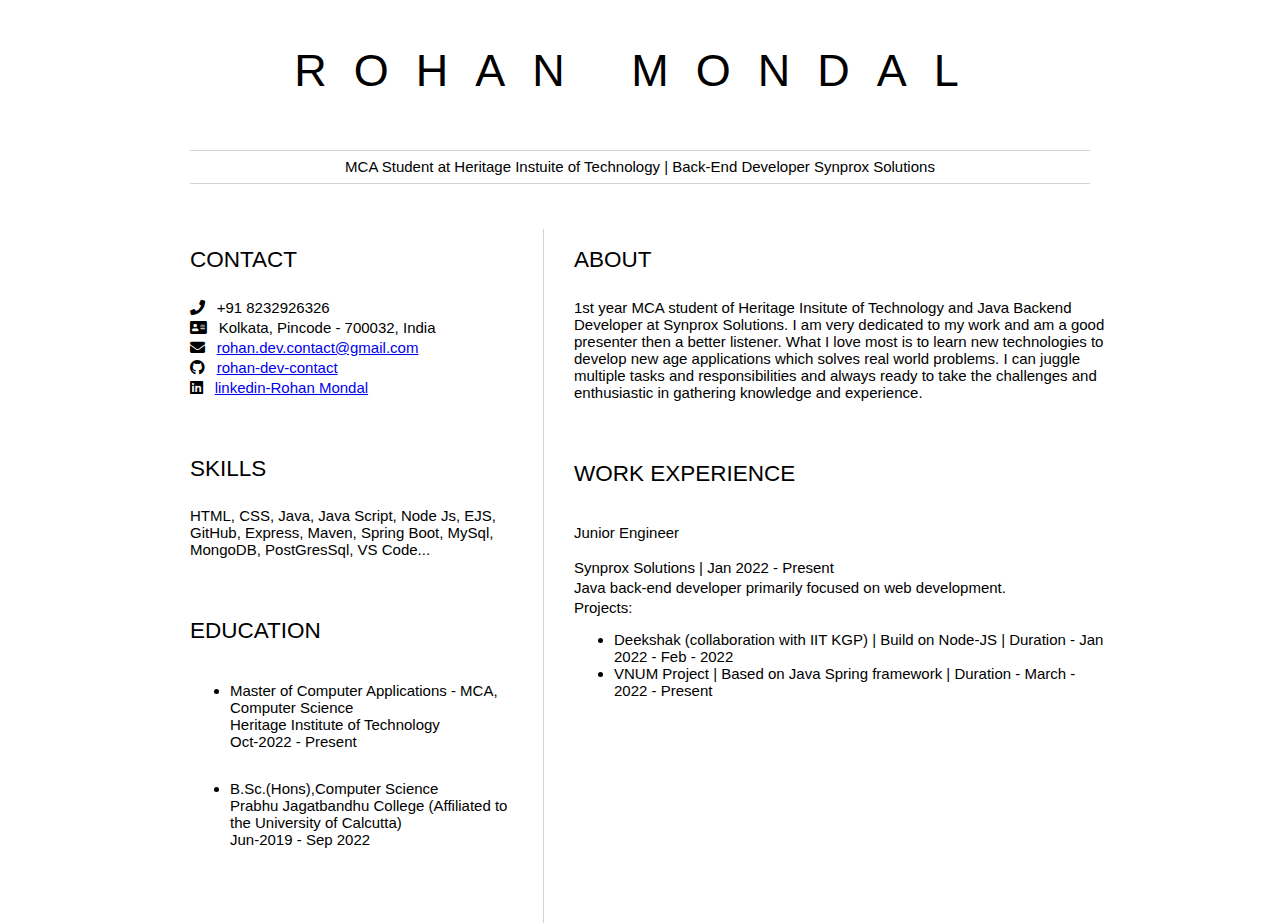
==== index.html @ 464fe70b "chenages added" ====
<html>

<head>
    <link href="style.css" rel="stylesheet">
    <link rel="stylesheet" href="https://cdnjs.cloudflare.com/ajax/libs/font-awesome/5.15.4/css/all.min.css">
    <title>Rohan Mondal resume</title>
</head>

<body>
    <header id="header">
        <h1><b>ROHAN</b> MONDAL</h1>
        <hr>
        MCA Student at Heritage Instuite of Technology | Back-End Developer
        Synprox Solutions
        <hr>
    </header>
    <main>
        <article id="mainLeft">
            <section>
                <h2>CONTACT</h2>
                <p>
                    <i class="fa fa-phone" aria-hidden="true"></i>
                    +91 8232926326
                </p>
                <p>
                    <i class="fa fa-address-card" aria-hidden="true"></i>
                    Kolkata, Pincode - 700032, India
                </p>
                <p>
                    <i class="fa fa-envelope" aria-hidden="true"></i>
                    <a href="mailto:rohan.dev.contact@gmail.com" target="_top">rohan.dev.contact@gmail.com</a>
                </p>
                <p>
                    <i class="fab fa-github" aria-hidden="true"></i>
                    <a href="https://github.com/rohan-dev-contact">rohan-dev-contact</a>
                </p>
                <p>
                    <i class="fab fa-linkedin" aria-hidden="true"></i>
                    <a href="https://www.linkedin.com/in/rohan-mondal-104376256/">linkedin-Rohan Mondal</a>
                </p>
                
            </section>
            <section>
                <h2>SKILLS</h2>
                <p>HTML, CSS, Java, Java Script, Node Js, EJS, GitHub, Express, Maven, Spring Boot, MySql, MongoDB,
                    PostGresSql, VS Code...</p>
            </section>
            <section>
                <h2>EDUCATION</h2>
                <ul>
                    <li> <h3><b> Master of Computer Applications - MCA, Computer Science</b>
                        <br> Heritage Institute of Technology <br> Oct-2022 - Present</h3>
                        </li>
                        <li> <h3><b> B.Sc.(Hons),Computer Science</b>
                            <br> Prabhu Jagatbandhu College (Affiliated to the University of Calcutta) <br> Jun-2019 - Sep 2022</h3>
                            </li>
                </ul>
            </section>
        </article>
        <article id="mainRight">
            <section>
                <h2>ABOUT</h2>
                <p>1st year MCA student of Heritage Insitute of Technology and Java Backend Developer at Synprox
                    Solutions. I am very dedicated to my work and am a good presenter then a better listener. What I
                    love most is to learn new technologies to develop new age applications which solves real world
                    problems. I can juggle multiple tasks and responsibilities and always ready to take the challenges
                    and enthusiastic in gathering knowledge and experience.</p>
            </section>
            <section>
                <h2>WORK EXPERIENCE</h2>
                <h3><b>Junior Engineer</b></h3>
                <p>
                    Synprox Solutions | Jan 2022 - Present
                </p>
                <p>
                    Java back-end developer primarily focused on web development.
                </p>
                <p>Projects:</p>
                <ul>
                    <li>Deekshak (collaboration with IIT KGP) |
                        Build on Node-JS |
                        Duration - Jan 2022 - Feb - 2022
                    </li>
                    <li>VNUM Project |
                        Based on Java Spring framework |
                        Duration - March - 2022 - Present
                    </li>
                </ul>
            </section>
        </article>
    </main>
</body>
</html>
---- style.css ----
body {
    font-family: 'Segoe UI', Tahoma, Geneva, Verdana, sans-serif;
    font-size: 15px;
    max-width: 960px;
    margin: auto;
}

h1 {
    font-size: 3em;
    letter-spacing: .6em;
    padding-top: 1em;
    padding-bottom: 1em;
}

h2 {
    font-size: 1.5em;
    padding-bottom: 1em;
}

h3 {
    font-size: 1em;
    padding-bottom: 1em;
}

main {
    display: grid;
    grid-template-columns: 40% 60%;
    margin-top: 3em;
}
header {
    text-align: center;
    margin: auto 2em;
}

section {
    margin: auto 1em 4em 2em;
}

i {
    margin-right: .5em;
}

p {
    margin: .2em auto
}

hr {
    border: none;
    background-color: lightgray;
    height: 1px;
}

h1, h2, h3 {
    font-weight: 100;
    margin-bottom: 0;
}
#mainLeft {
    border-right: 1px solid lightgray;
}
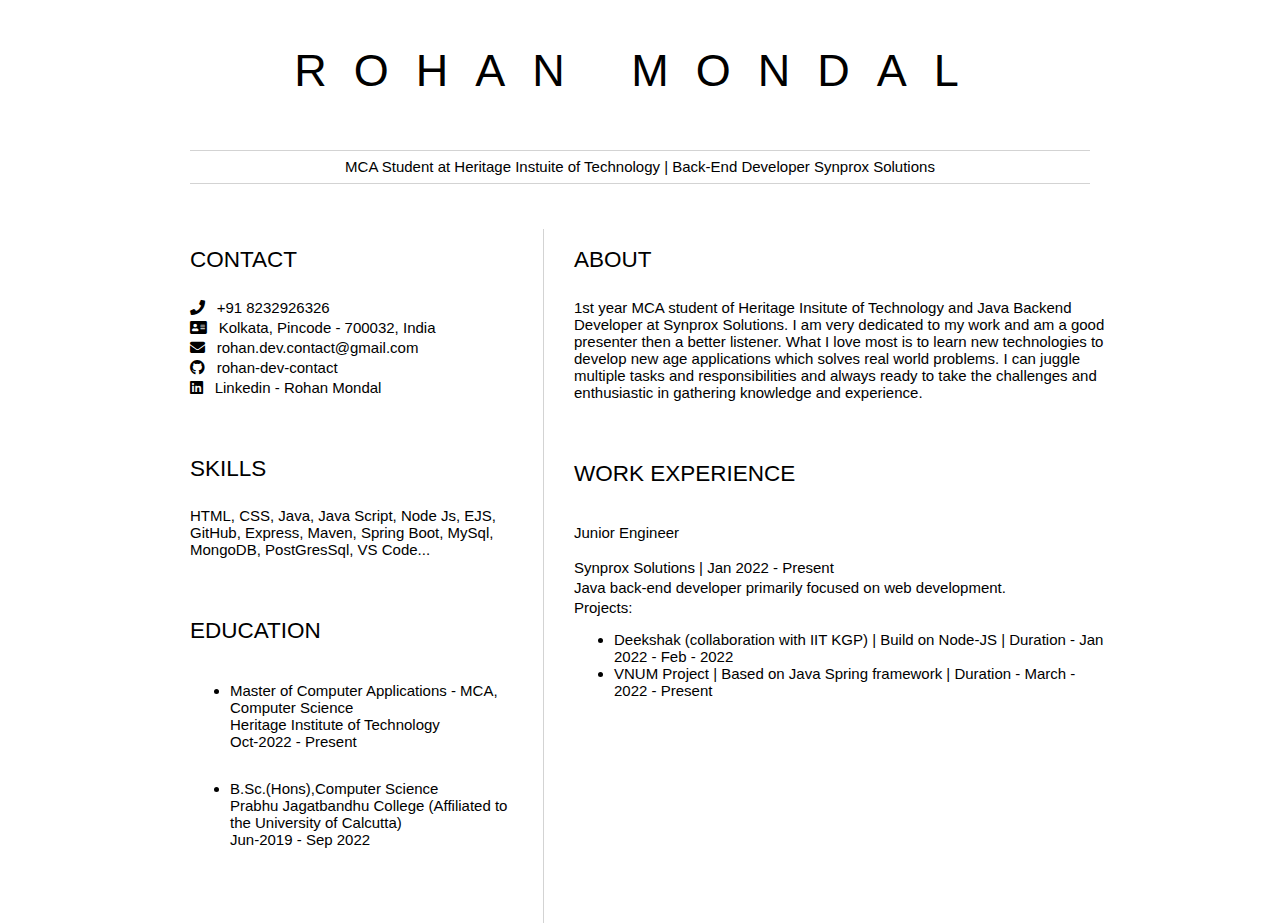
==== commit 912eb9e6: "minor changes" ====
--- a/index.html
+++ b/index.html
@@ -4,6 +4,8 @@
     <link href="style.css" rel="stylesheet">
     <link rel="stylesheet" href="https://cdnjs.cloudflare.com/ajax/libs/font-awesome/5.15.4/css/all.min.css">
     <title>Rohan Mondal resume</title>
+    <meta name="viewport" content="width=device-width, initial-scale=1">
+
 </head>
 
 <body>
@@ -36,7 +38,7 @@
                 </p>
                 <p>
                     <i class="fab fa-linkedin" aria-hidden="true"></i>
-                    <a href="https://www.linkedin.com/in/rohan-mondal-104376256/">linkedin-Rohan Mondal</a>
+                    <a href="https://www.linkedin.com/in/rohan-mondal-104376256/">Linkedin - Rohan Mondal</a>
                 </p>
                 
             </section>
--- a/style.css
+++ b/style.css
@@ -56,4 +56,26 @@
 }
 #mainLeft {
     border-right: 1px solid lightgray;
-}+}
+
+a:link{
+    color: black;
+    text-decoration: none;
+}
+a:visited{
+    color: black;
+    text-decoration: none;
+}
+a:hover{
+    color: rgb(66, 65, 65);
+}
+@media screen and (max-width: 600px) {
+    main {
+        display: block;
+        grid-template-columns: 100%;
+        margin-top: 3em;
+    }
+    #mainLeft {
+        border-right: none;
+    }
+  }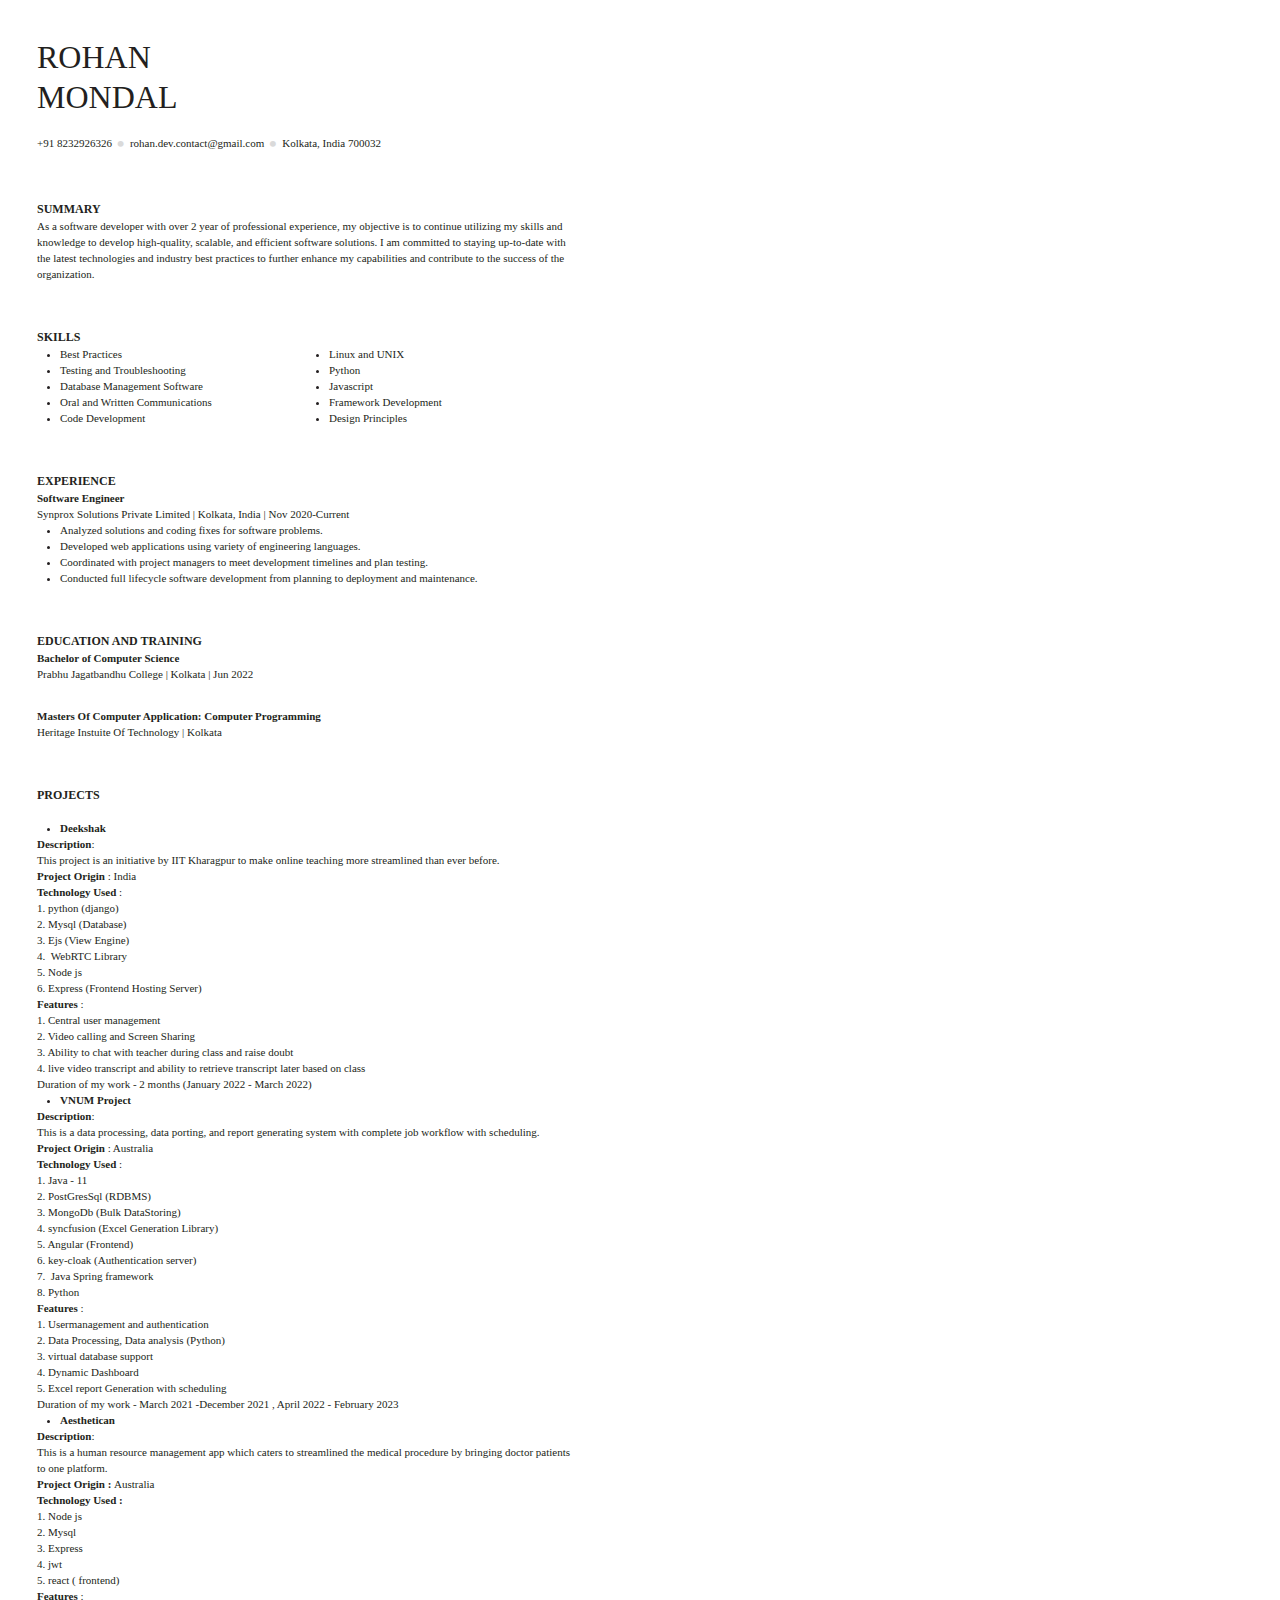
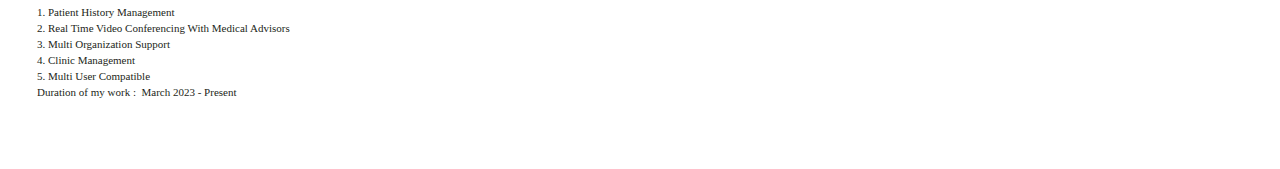
==== commit 98e69913: "changes added" ====
--- a/index.html
+++ b/index.html
@@ -1,95 +1,1130 @@
-<html>
+<!DOCTYPE html>
+<html lang="en">
 
 <head>
-    <link href="style.css" rel="stylesheet">
-    <link rel="stylesheet" href="https://cdnjs.cloudflare.com/ajax/libs/font-awesome/5.15.4/css/all.min.css">
-    <title>Rohan Mondal resume</title>
-    <meta name="viewport" content="width=device-width, initial-scale=1">
-
+    <title>Home</title>
+    <meta charset="UTF-8" />
+    <meta name="viewport" content="width=device-width" />
+    <!--
+      Need a visual blank slate?
+      Remove all code in `styles.css`!
+    -->
+    <link rel="stylesheet" href="styles.css" />
+    <script type="module" src="script.js"></script>
 </head>
 
 <body>
-    <header id="header">
-        <h1><b>ROHAN</b> MONDAL</h1>
-        <hr>
-        MCA Student at Heritage Instuite of Technology | Back-End Developer
-        Synprox Solutions
-        <hr>
-    </header>
-    <main>
-        <article id="mainLeft">
-            <section>
-                <h2>CONTACT</h2>
-                <p>
-                    <i class="fa fa-phone" aria-hidden="true"></i>
-                    +91 8232926326
-                </p>
-                <p>
-                    <i class="fa fa-address-card" aria-hidden="true"></i>
-                    Kolkata, Pincode - 700032, India
-                </p>
-                <p>
-                    <i class="fa fa-envelope" aria-hidden="true"></i>
-                    <a href="mailto:rohan.dev.contact@gmail.com" target="_top">rohan.dev.contact@gmail.com</a>
-                </p>
-                <p>
-                    <i class="fab fa-github" aria-hidden="true"></i>
-                    <a href="https://github.com/rohan-dev-contact">rohan-dev-contact</a>
-                </p>
-                <p>
-                    <i class="fab fa-linkedin" aria-hidden="true"></i>
-                    <a href="https://www.linkedin.com/in/rohan-mondal-104376256/">Linkedin - Rohan Mondal</a>
-                </p>
-                
-            </section>
-            <section>
-                <h2>SKILLS</h2>
-                <p>HTML, CSS, Java, Java Script, Node Js, EJS, GitHub, Express, Maven, Spring Boot, MySql, MongoDB,
-                    PostGresSql, VS Code...</p>
-            </section>
-            <section>
-                <h2>EDUCATION</h2>
-                <ul>
-                    <li> <h3><b> Master of Computer Applications - MCA, Computer Science</b>
-                        <br> Heritage Institute of Technology <br> Oct-2022 - Present</h3>
-                        </li>
-                        <li> <h3><b> B.Sc.(Hons),Computer Science</b>
-                            <br> Prabhu Jagatbandhu College (Affiliated to the University of Calcutta) <br> Jun-2019 - Sep 2022</h3>
-                            </li>
-                </ul>
-            </section>
-        </article>
-        <article id="mainRight">
-            <section>
-                <h2>ABOUT</h2>
-                <p>1st year MCA student of Heritage Insitute of Technology and Java Backend Developer at Synprox
-                    Solutions. I am very dedicated to my work and am a good presenter then a better listener. What I
-                    love most is to learn new technologies to develop new age applications which solves real world
-                    problems. I can juggle multiple tasks and responsibilities and always ready to take the challenges
-                    and enthusiastic in gathering knowledge and experience.</p>
-            </section>
-            <section>
-                <h2>WORK EXPERIENCE</h2>
-                <h3><b>Junior Engineer</b></h3>
-                <p>
-                    Synprox Solutions | Jan 2022 - Present
-                </p>
-                <p>
-                    Java back-end developer primarily focused on web development.
-                </p>
-                <p>Projects:</p>
-                <ul>
-                    <li>Deekshak (collaboration with IIT KGP) |
-                        Build on Node-JS |
-                        Duration - Jan 2022 - Feb - 2022
-                    </li>
-                    <li>VNUM Project |
-                        Based on Java Spring framework |
-                        Duration - March - 2022 - Present
-                    </li>
-                </ul>
-            </section>
-        </article>
-    </main>
+    <div class="resume-document" id="resumeDoc">
+        <div class="loader-resume position-absolute d-none">
+            <div class="loader-gif"></div>
+        </div>
+        <div class="js-document-wrap resume-doc-wrap" tabindex="">
+            <div>
+                <style type="text/css" id="static">
+                    html,
+                    body,
+                    div,
+                    span,
+                    applet,
+                    object,
+                    iframe,
+                    h1,
+                    h2,
+                    h3,
+                    h4,
+                    h5,
+                    h6,
+                    p,
+                    blockquote,
+                    pre,
+                    a,
+                    abbr,
+                    acronym,
+                    address,
+                    big,
+                    cite,
+                    code,
+                    del,
+                    dfn,
+                    em,
+                    font,
+                    img,
+                    ins,
+                    kbd,
+                    q,
+                    s,
+                    samp,
+                    small,
+                    strike,
+                    strong,
+                    sub,
+                    sup,
+                    tt,
+                    var,
+                    b,
+                    u,
+                    i,
+                    center,
+                    dl,
+                    dt,
+                    dd,
+                    ol,
+                    ul,
+                    li,
+                    fieldset,
+                    form,
+                    label,
+                    legend,
+                    table,
+                    caption,
+                    tbody,
+                    tfoot,
+                    thead,
+                    tr,
+                    th,
+                    td {
+                        margin: 0;
+                        padding: 0;
+                        border: 0;
+                        outline: 0;
+                        vertical-align: baseline;
+                        background: transparent
+                    }
+
+                    body {
+                        background: #FFF;
+                        line-height: 1;
+                        text-align: left;
+                        font-feature-settings: "liga" 0;
+                        -moz-font-feature-settings: "liga" off
+                    }
+
+                    .skn-lcb5 table {
+                        border-collapse: collapse;
+                        border-spacing: 0;
+                        font-size: inherit;
+                        color: inherit;
+                        width: 100%
+                    }
+
+                    /*START Image treatment for LI*/
+                    .skn-lcb5 ul,
+                    .skn-lcb5 li {
+                        list-style-type: disc;
+                        margin: 0 0 0 10px;
+                        padding: 0
+                    }
+
+                    .skn-lcb5 ul li {
+                        margin: 0 0 0 13px
+                    }
+
+                    .skn-lcb5 .address li,
+                    .skn-lcb5 .address ul {
+                        display: inline;
+                        margin: 0;
+                        padding: 0;
+                        list-style: none
+                    }
+
+                    .skn-lcb5 .address li:before {
+                        color: #dadada;
+                        font-weight: bold;
+                        content: "\2022\0020";
+                        vertical-align: bottom;
+                        margin: 0 0 0 2px
+                    }
+
+                    .skn-lcb5 .address li:first-child:before {
+                        content: "";
+                        margin: 0
+                    }
+
+                    /*END Image treatment for LI*/
+
+                    .skn-lcb5 .educsprtr+.educsprtr {
+                        display: none
+                    }
+
+                    .skn-lcb5 span.paddedline {
+                        display: block
+                    }
+
+                    .skn-lcb5 .heading,
+                    .skn-lcb5 .resumeTitle,
+                    .skn-lcb5 .execRsmTitle {
+                        font-weight: 700;
+                        clear: both;
+                        text-transform: uppercase
+                    }
+
+                    .skn-lcb5 .txt-bold {
+                        font-weight: 700
+                    }
+
+                    .skn-lcb5 .grayTxt {
+                        color: #9b9b9b;
+                        font-weight: 300
+                    }
+
+                    .skn-lcb5 .frstSec {
+                        border: none !important;
+                        padding: 0 !important
+                    }
+
+                    .skn-lcb5 .sprtr {
+                        margin: 0 5px
+                    }
+
+                    .skn-lcb5 .flt-right {
+                        float: right
+                    }
+
+                    .skn-lcb5 .inline-block {
+                        display: inline-block
+                    }
+
+                    .skn-lcb5 .SECTION_CNTC,
+                    .skn-lcb5 .name-sec {
+                        border: none;
+                        padding: 0
+                    }
+
+                    .skn-lcb5 {
+                        color: #231f20;
+                        background-color: #FFF !important;
+                        word-wrap: break-word
+                    }
+
+                    .skn-lcb5 .name {
+                        font-weight: 400;
+                        font-size: 15px;
+                        line-height: 17px;
+                        padding: 0;
+                        text-align: left;
+                        text-transform: uppercase
+                    }
+
+                    .skn-lcb5 .paragraph {
+                        position: relative
+                    }
+
+                    .skn-lcb5 .address {
+                        font-weight: 400;
+                        position: relative;
+                        text-align: left;
+                        font-size: 0.917em;
+                        line-height: 1.25em;
+                        word-wrap: break-word
+                    }
+
+                    .skn-lcb5 .address {
+                        margin: 0
+                    }
+
+                    .skn-lcb5 .table_wrapper {
+                        width: 100%;
+                        margin-top: 0
+                    }
+
+                    .skn-lcb5 table.twocol td {
+                        width: 50%
+                    }
+
+                    .skn-lcb5 table.skills th,
+                    .skn-lcb5 table.skills td {
+                        width: 20%;
+                        text-align: center
+                    }
+
+                    .skn-lcb5 table.skills th {
+                        text-decoration: underline
+                    }
+
+                    .skn-lcb5 table.skills .skillname,
+                    .skn-lcb5 table.skills .skillrating {
+                        text-align: left;
+                        width: 35%
+                    }
+
+                    .skn-lcb5 table.skills .skillrating {
+                        width: 20%
+                    }
+
+                    .skn-lcb5 table.skills .skillyears,
+                    .skn-lcb5 table.skills .skilllast {
+                        width: 19%
+                    }
+
+                    .skn-lcb5 table.skills .pad1 {
+                        width: 5%
+                    }
+
+                    .skn-lcb5 table.skills .pad2,
+                    .skn-lcb5 table.skills .pad3 {
+                        width: 1%
+                    }
+
+                    /*Button style*/
+                    .skn-lcb5.show-btn .btnlnk {
+                        float: right;
+                        margin-left: 30px;
+                        margin-top: 0
+                    }
+
+                    .skn-lcb5 .btnlnk a {
+                        width: 100%;
+                        height: 100%;
+                        text-decoration: none;
+                        display: block;
+                    }
+
+                    .skn-lcb5 .txtlnk {
+                        display: none
+                    }
+
+                    .skn-lcb5.show-btn {
+                        position: relative
+                    }
+
+                    .skn-lcb5:not(.show-btn) .btnlnk {
+                        display: none
+                    }
+
+                    .skn-lcb5.show-btn .SECTION_CNTC {
+                        clear: both
+                    }
+
+                    .skn-lcb5.show-btn .name-sec,
+                    .skn-lcb5.show-btn-gap .name-sec {
+                        display: inline-block;
+                        word-wrap: break-word;
+                        width: 68%
+                    }
+
+                    .skn-lcb5.show-btn .btnlnk .paragraph {
+                        margin-top: 5px;
+                        display: block;
+                        border: 1px solid #bfbfbf;
+                        border-radius: 10px
+                    }
+
+                    .skn-lcb5.show-btn .parentContainer .left-box,
+                    .skn-lcb5.show-btn .parentContainer .right-box {
+                        padding-top: 10px
+                    }
+
+                    /*Button SVG*/
+                    .skn-lcb5 .btnlnk svg {
+                        width: 100%;
+                        height: 100%;
+                        display: block
+                    }
+
+                    .skn-lcb5 .btnlnk svg text {
+                        text-anchor: middle;
+                        text-transform: uppercase;
+                        font-weight: bold;
+                        fill: #2a2a2a;
+                        letter-spacing: .5px
+                    }
+
+                    /*New logic for infographic*/
+                    .skn-lcb5 .lang-sec .singlecolumn {
+                        display: none
+                    }
+
+                    .skn-lcb5 .lang-sec.infobarsec .infobarpara,
+                    .skn-lcb5 .lang-sec.infotilesec .infotilepara {
+                        display: block
+                    }
+
+                    /*Infographic*/
+                    .skn-lcb5 .lang-sec.infobarsec {
+                        font-size: 0
+                    }
+
+                    .skn-lcb5 .lang-sec.infobarsec .field *,
+                    .skn-lcb5 .lang-sec.infobarsec .nativeLangPara .field {
+                        display: inline
+                    }
+
+                    .skn-lcb5 .lang-sec.infobarsec .paragraph {
+                        display: inline-block;
+                        vertical-align: top;
+                        padding-bottom: 5px;
+                        margin-top: 0
+                    }
+
+                    .skn-lcb5 .lang-sec.infobarsec .singlecolumn {
+                        margin-left: 0 !important;
+                        padding-left: 0;
+                        position: relative
+                    }
+
+                    .skn-lcb5 .lang-sec.infobarsec .para_odd {
+                        margin-right: 15px
+                    }
+
+                    .skn-lcb5 .lang-sec.infobarsec .inner-rating {
+                        position: relative
+                    }
+
+                    .skn-lcb5 .lang-sec.infobarsec .rating-bar {
+                        background: #d5d6d6;
+                        width: 100%;
+                        clear: both;
+                        margin-top: 3px
+                    }
+
+                    .skn-lcb5 .lang-sec.infobarsec .inner-rating {
+                        background-color: #fcc74a;
+                        height: 4px;
+                        width: 60%
+                    }
+
+                    .skn-lcb5 .lang-sec.infobarsec .paragraph:before {
+                        display: none
+                    }
+
+                    .skn-lcb5 .lang-sec.infobarsec>.paragraph:nth-last-child(1),
+                    .skn-lcb5 .lang-sec.infobarsec>.paragraph:nth-last-child(2) {
+                        padding-bottom: 0 !important
+                    }
+
+                    .skn-lcb5 .ratingBar {
+                        background: #d5d6d6;
+                        width: 100%;
+                        clear: both;
+                        margin-top: 3px
+                    }
+
+                    .skn-lcb5 .innerRating {
+                        background-color: #576d7b;
+                        height: 4px;
+                        width: 60%
+                    }
+
+                    /*Infographic Tiles*/
+                    .skn-lcb5 .lang-sec.infotilesec,
+                    .skn-lcb5 .skli-sec {
+                        font-size: 0
+                    }
+
+                    .skn-lcb5 .lang-sec.infotilesec .paragraph,
+                    .skn-lcb5 .skli-sec .paragraph {
+                        display: inline-block;
+                        vertical-align: top;
+                        padding-bottom: 5px !important;
+                        margin-top: 0
+                    }
+
+                    .skn-lcb5 .lang-sec.infotilesec>.paragraph:nth-last-child(1),
+                    .skn-lcb5 .lang-sec.infotilesec>.paragraph:nth-last-child(2),
+                    .skn-lcb5 .skli-sec>.paragraph:nth-last-child(1),
+                    .skn-lcb5 .skli-sec>.paragraph:nth-last-child(2) {
+                        padding-bottom: 0 !important
+                    }
+
+                    .skn-lcb5 .lang-sec.infotilesec .field *,
+                    .skn-lcb5 .skli-sec .field *,
+                    .skn-lcb5 .lang-sec.infotilesec .nativeLangPara .field {
+                        display: inline
+                    }
+
+                    .skn-lcb5 .lang-sec.infotilesec .singlecolumn,
+                    .skn-lcb5 .skli-sec .singlecolumn {
+                        margin-left: 0 !important
+                    }
+
+                    .skn-lcb5 .lang-sec.infotilesec .sliced-rect,
+                    .skn-lcb5 .skli-sec .sliced-rect {
+                        height: 6px;
+                        width: 100%;
+                        margin-top: 3px;
+                        line-height: 0px;
+                        clear: both
+                    }
+
+                    .skn-lcb5 .lang-sec.infotilesec .paragraph.para_odd,
+                    .skn-lcb5 .skli-sec .paragraph.para_odd {
+                        margin-right: 15px
+                    }
+
+                    .skn-lcb5 .lang-sec.infotilesec .sliced-rect .sliced-rect-tile,
+                    .skn-lcb5 .skli-sec .sliced-rect .sliced-rect-tile {
+                        height: 100%;
+                        background-color: #d5d6d6;
+                        float: left;
+                        margin-right: 3px
+                    }
+
+                    .skn-lcb5 .lang-sec.infotilesec .sliced-rect .sliced-rect-tile:last-child,
+                    .skn-lcb5 .skli-sec .sliced-rect .sliced-rect-tile:last-child {
+                        margin-right: 0
+                    }
+
+                    /*Rectangular Rating Blocks*/
+                    .skn-lcb5 .sliced-rect .sliced-rect-tile.ratvfill {
+                        background-color: #1D4871
+                    }
+
+                    .skn-lcb5 .hide-bar .rating-bar,
+                    .skn-lcb5 .hide-bar .sliced-rect,
+                    .skn-lcb5 .hide-colon .colon {
+                        display: none !important
+                    }
+
+                    /*RNA*/
+                    .skn-lcb5 .hide-bar .field-ratt {
+                        display: none
+                    }
+
+                    .skn-lcb5 .displayNoneThisField {
+                        display: none
+                    }
+
+                    /* Keep this class always at bottom */
+                </style>
+                <style type="text/css" id="dynamic" data-time="Tue Aug 08 2023 19:29:57 GMT+0530 (India Standard Time)">
+                    .skn-lcb5,
+                    .skn-lcb5 table {
+                        line-height: 16px
+                    }
+
+                    .skn-lcb5.pagesize {
+                        width: 538px
+                    }
+
+                    .skn-lcb5.fontsize,
+                    .skn-lcb5 .lang-sec.infobarsec .paragraph *,
+                    .skn-lcb5 .lang-sec.infotilesec .paragraph *,
+                    .skn-lcb5 .skli-sec .paragraph * {
+                        font-size: 11px
+                    }
+
+                    .skn-lcb5.fontface {
+                        font-family: Century Gothic
+                    }
+
+                    .skn-lcb5.vmargins {
+                        padding-top: 37px;
+                        padding-bottom: 37px
+                    }
+
+                    .skn-lcb5.hmargins {
+                        padding-left: 37px;
+                        padding-right: 37px
+                    }
+
+                    .skn-lcb5 .section {
+                        margin-top: 15px
+                    }
+
+                    .skn-lcb5 .paragraph {
+                        margin-top: 10px
+                    }
+
+                    .skn-lcb5 .name-sec,
+                    .skn-lcb5 .SECTION_CNTC,
+                    .skn-lcb5 .firstparagraph {
+                        margin-top: 0
+                    }
+
+                    .skn-lcb5 .singlecolumn,
+                    .skn-lcb5 .maincolumn {
+                        margin-left: 0px
+                    }
+
+                    .skn-lcb5 .sectiontitle,
+                    .skn-lcb5 .resumeTitle,
+                    .skn-lcb5 .execRsmTitle {
+                        font-size: 12px;
+                        color: #231F20;
+                        line-height: 17px
+                    }
+
+                    .skn-lcb5 .profTitle {
+                        font-size: 15px;
+                        line-height: 25px
+                    }
+
+                    .skn-lcb5 table.skills td {
+                        padding-top: 5px
+                    }
+
+                    .skn-lcb5 .name {
+                        font-size: 32px;
+                        color: #231F20;
+                        line-height: 40px
+                    }
+
+                    .skn-lcb5 .address {
+                        font-size: 11px;
+                        line-height: 21px
+                    }
+
+                    .skn-lcb5 .address li:before {
+                        font-size: 22px
+                    }
+
+                    .skn-lcb5.show-btn .btnlnk .paragraph {
+                        width: 140px;
+                        height: 16px
+                    }
+
+                    .skn-lcb5 .btnlnk .paragraph:first-child {
+                        margin-top: 8px
+                    }
+
+                    .skn-lcb5.show-btn .name-sec,
+                    .skn-lcb5.show-btn-gap .name-sec {
+                        width: calc(100% - 172px)
+                    }
+
+                    .skn-lcb5 .SECTION_CNTC+.section:not(.btnlnk) {
+                        margin-top: 15px
+                    }
+
+                    /*Infographic*/
+                    .skn-lcb5 .lang-sec.infobarsec .inner-rating {
+                        background-color: #231F20
+                    }
+
+                    .skn-lcb5 .lang-sec.infobarsec {
+                        padding-left: 0px
+                    }
+
+                    .skn-lcb5 .lang-sec.infobarsec .heading {
+                        margin-left: -0px
+                    }
+
+                    .skn-lcb5 .lang-sec.infobarsec .paragraph {
+                        width: 259px;
+                        max-width: 259px
+                    }
+
+                    .skn-lcb5 .lang-sec .nativeLangPara {
+                        width: 538px !important;
+                        max-width: 538px !important
+                    }
+
+                    .skn-lcb5 .lang-sec,
+                    .skn-lcb5 .skli-sec {
+                        padding-left: 0px
+                    }
+
+                    .skn-lcb5 .innerRating {
+                        background-color: #231F20
+                    }
+
+                    /*Infographic Skills*/
+                    .skn-lcb5 .lang-sec.infotilesec .heading,
+                    .skn-lcb5 .skli-sec .heading {
+                        margin-left: -0px
+                    }
+
+                    .skn-lcb5 .lang-sec.infotilesec .paragraph,
+                    .skn-lcb5 .skli-sec .paragraph {
+                        width: 259px
+                    }
+
+                    /*Finalize Fixes*/
+                    .skn-lcb5 .skli-sec .sortableInner .sortable-item .paragraph,
+                    .skn-lcb5 .lang-sec .sortableInner .sortable-item+.sortable-item .paragraph {
+                        max-width: 259px;
+                        vertical-align: top
+                    }
+
+                    .skn-lcb5 .SECTION_LNGG .sortableInner .sortable-item {
+                        display: inline-block
+                    }
+
+                    .skn-lcb5 .SECTION_LNGG .para_odd {
+                        margin-right: 15px
+                    }
+
+                    /*Builder button style*/
+                    .skn-lcb5 .name-contact+div>.sortable-item:first-child .section {
+                        margin-top: 15px
+                    }
+
+                    /*Rectangular Rating Blocks*/
+                    .skn-lcb5 .paragraph .sliced-rect .sliced-rect-tile.ratvfill {
+                        background-color: #231F20
+                    }
+                </style>
+            </div>
+            <div class="document doc-root fontsize fontface vmargins hmargins   pagesize skn-lcb5 LCB5  RNA  "
+                docskinwidth="538" style="min-height: 792px;">
+                <div class="sortable-item section-container name-contact">
+                    <div class="document-tool sec-tool" style="right: -39px;">
+                    <div id="SECTION_NAME48b49b94-fc98-4e61-8013-cbeb7d8152e2"
+                        class="section name-sec SECTION_NAME firstsection    " data-section-cd="NAME">
+                        <div class=" doc-item">
+                            <div class="">
+                                <div class="">
+                                    <div id="PARAGRAPH_NAME_ca21e346-108a-807e-9a46-fce3c72463ff"
+                                        class="paragraph PARAGRAPH_NAME firstparagraph  ">
+                                        <div>
+                                            <div class="name">
+                                                <span id="FIELD_FNAM">Rohan</span>
+                                                <br dependency="FNAM+LNAM">
+                                                <span id="FIELD_LNAM">Mondal</span>
+                                            </div>
+                                            <div class="profTitle txt-bold" dependency="DCTL" style="display: none;">
+                                                <span id="FIELD_DCTL"></span></div>
+                                        </div>
+                                        <div class="doc-overlay para-overlay" style="left:-39px; right: -39px;"><span
+                                                class="badge badge-primary badge-edit"></span><span>&nbsp;</span></div>
+                                    </div>
+                                </div>
+                            </div>
+                        </div>
+                    </div>
+                    <div id="SECTION_CNTC1c5a54c4-8cc9-403c-b92c-fb30a9eb3fe4"
+                        class="section SECTION_CNTC cntc-sec     " data-section-cd="CNTC">
+                        <div class=" doc-item">
+                            <div class="">
+                                <div class="">
+                                    <div id="PARAGRAPH_CNTC_2a731384-8bb4-56ca-0748-4b5beeebeea5"
+                                        class="paragraph PARAGRAPH_CNTC firstparagraph  ">
+                                        <div class="clearfix doc-item">
+                                            <div class="address">
+                                                <ul>
+                                                    <li dependency="CPHN"><span id="FIELD_CPHN">+91 8232926326</span>
+                                                    </li>
+                                                    <li dependency="EMAI"><span
+                                                            id="FIELD_EMAI">rohan.dev.contact@gmail.com</span></li>
+                                                    <li dependency="ADDR|STRT|CITY|STAT|ZIPC"><span
+                                                            id="FIELD_STRT"></span><span dependency="STRT+CITY|STAT"
+                                                            style="display: none;">, </span><span class="spaced field"
+                                                            id="FIELD_CITY"></span><span dependency="CITY+STAT"
+                                                            style="display: none;">, </span><span class="spaced field"
+                                                            id="FIELD_STAT"></span> <span class="spaced field"
+                                                            id="FIELD_ZIPC"></span><span class="spaced field"
+                                                            id="FIELD_ADDR">Kolkata, India 700032</span></li>
+                                                    <li dependency="WEB1" style="display: none;"><span
+                                                            id="FIELD_WEB1"></span></li>
+
+                                                </ul>
+                                                <div dependency="DOB1|DRIV" style="display: none;">
+                                                    <ul>
+                                                        <li dependency="DOB1" style="display: none;">
+                                                            <span class="txt-bold"><span class="xslt_static_change"
+                                                                    id="DOCDATAINFO_DOB1">undefined</span><span>:
+                                                                </span></span><span id="FIELD_DOB1"></span>
+                                                        </li>
+                                                        <li dependency="DRIV" style="display: none;">
+                                                            <span class="txt-bold"><span class="xslt_static_change"
+                                                                    id="DOCDATAINFO_DRIV">undefined</span><span>:
+                                                                </span></span><span id="FIELD_DRIV"></span>
+                                                        </li>
+                                                    </ul>
+                                                </div>
+                                            </div>
+                                        </div>
+                                        <div class="doc-overlay para-overlay" style="left:-39px; right: -39px;"><span
+                                                class="badge badge-primary badge-edit"></span><span>&nbsp;</span></div>
+                                    </div>
+                                </div>
+                            </div>
+                        </div>
+                    </div>
+                    <div class="doc-overlay section-overlay" style="left:-39px; right: -39px;"><span>&nbsp;</span></div>
+                </div>
+                <div class="parent-wrapper">
+                    <div class="sortable-item section-container data-SUMM">
+                        <div class="document-tool sec-tool" style="right: -39px;"></div>
+                        <div>
+                            <div id="SECTION_SUMM064e911a-f651-494b-ac1f-6e37b3e5b04c"
+                                class="section SECTION_SUMM    has-title  " data-section-cd="SUMM">
+                                <div class=" doc-item">
+                                    <div class="heading">
+                                        <div class="sectiontitle" id="SECTIONNAME_SUMM">Summary</div>
+                                    </div>
+                                    <div class="">
+                                        <div class="">
+                                            <div id="PARAGRAPH_SUMM_7898246e-960c-973b-5cb7-527b49e5e3bd"
+                                                class="paragraph PARAGRAPH_SUMM firstparagraph  ">
+                                                <div class="clearfix doc-item">
+                                                    <div class="singlecolumn" id="FIELD_FRFM">
+                                                        <p>As a software developer with over 2 year of professional
+                                                            experience, my objective is to continue utilizing my skills
+                                                            and knowledge to develop high-quality, scalable, and
+                                                            efficient software solutions. I am committed to staying
+                                                            up-to-date with the latest technologies and industry best
+                                                            practices to further enhance my capabilities and contribute
+                                                            to the success of the organization.</p>
+                                                    </div>
+                                                </div>
+                                                <div class="doc-overlay para-overlay" style="left:-39px; right: -39px;">
+                                                    <span
+                                                        class="badge badge-primary badge-edit"></span><span>&nbsp;</span>
+                                                </div>
+                                            </div>
+                                        </div>
+                                    </div>
+                                </div>
+                                <div class="doc-overlay section-overlay" style="left:-39px; right: -39px;">
+                                    <span>&nbsp;</span></div>
+                            </div>
+                        </div>
+                    </div>
+                    <div class="sortable-item section-container data-HILT">
+                        <div class="document-tool sec-tool" style="right: -39px;"></div>
+                        <div>
+                            <div id="SECTION_HILT3aef468e-8690-4956-ba12-21ba847ade8f"
+                                class="section SECTION_HILT    has-title  " data-section-cd="HILT">
+                                <div class=" doc-item">
+                                    <div class="heading">
+                                        <div class="sectiontitle" id="SECTIONNAME_HILT">Skills</div>
+                                    </div>
+                                    <div class="">
+                                        <div class="">
+                                            <div id="PARAGRAPH_HILT_cc7d52e1-c869-8534-66a0-a18b9244ee28"
+                                                class="paragraph PARAGRAPH_HILT firstparagraph  ">
+                                                <div class="clearfix doc-item">
+                                                    <div class="singlecolumn maincolumn">
+                                                        <table class="twocol">
+                                                            <tbody>
+                                                                <tr>
+                                                                    <td class="twocol_1" id="FIELD_SKC1">
+                                                                        <ul>
+                                                                            <li>Best Practices</li>
+                                                                            <li>Testing and Troubleshooting</li>
+                                                                            <li>Database Management Software</li>
+                                                                            <li>Oral and Written Communications</li>
+                                                                            <li>Code Development</li>
+                                                                        </ul>
+                                                                    </td>
+                                                                    <td class="twocol_2" id="FIELD_SKC2">
+                                                                        <ul>
+                                                                            <li>Linux and UNIX</li>
+                                                                            <li>Python</li>
+                                                                            <li>Javascript</li>
+                                                                            <li>Framework Development</li>
+                                                                            <li>Design Principles</li>
+                                                                        </ul>
+                                                                    </td>
+                                                                </tr>
+                                                            </tbody>
+                                                        </table>
+                                                    </div>
+                                                </div>
+                                                <div class="doc-overlay para-overlay" style="left:-39px; right: -39px;">
+                                                    <span
+                                                        class="badge badge-primary badge-edit"></span><span>&nbsp;</span>
+                                                </div>
+                                            </div>
+                                        </div>
+                                    </div>
+                                </div>
+                                <div class="doc-overlay section-overlay" style="left:-39px; right: -39px;">
+                                    <span>&nbsp;</span></div>
+                            </div>
+                        </div>
+                    </div>
+                    <div class="sortable-item section-container data-EXPR">
+                        <div class="document-tool sec-tool" style="right: -39px;"></div>
+                        <div>
+                            <div id="SECTION_EXPRd53fc6f9-fbcc-42eb-b828-d5bde92a4165"
+                                class="section SECTION_EXPR   multi-para has-title  " data-section-cd="EXPR">
+                                <div class=" doc-item">
+                                    <div class="heading">
+                                        <div class="sectiontitle" id="SECTIONNAME_EXPR">Experience
+                                        </div>
+                                    </div>
+                                    <div class="">
+                                        <div class="">
+                                            <div id="PARAGRAPH_EXPR_fc040c85-f070-8f95-eca5-5a4f31f21a72"
+                                                class="paragraph PARAGRAPH_EXPR firstparagraph  ">
+                                                <div class="clearfix doc-item">
+                                                    <div class="singlecolumn">
+                                                        <span class="paddedline txt-bold" dependency="JTIT">
+                                                            <span class="jobtitle" id="FIELD_JTIT">Software
+                                                                Engineer</span>
+                                                        </span>
+                                                        <span class="paddedline txtGray"
+                                                            dependency="COMP|JCIT|JSTA|JCNT|JSTD|EDDT">
+                                                            <span class="companyname" id="FIELD_COMP">Synprox Solutions
+                                                                Private Limited</span><span dependency="COMP"><span
+                                                                    dependency="JCIT|JSTA|JCNT|JSTD|EDDT"> |
+                                                                </span></span>
+                                                            <span class="joblocation jobcity"
+                                                                id="FIELD_JCIT">Kolkata</span><span
+                                                                dependency="JCIT+JSTA|JCNT">, </span>
+                                                            <span class="joblocation jobstate"
+                                                                id="FIELD_JSTA"></span><span dependency="JSTA+JCNT"
+                                                                style="display: none;">, </span>
+                                                            <span class="joblocation jobcountry"
+                                                                id="FIELD_JCNT">India</span><span
+                                                                dependency="JCIT|JSTA|JCNT"><span
+                                                                    dependency="JSTD|EDDT"> | </span></span>
+                                                            <span class="jobdates" id="FIELD_JSTD" format="%b %Y">Nov
+                                                                2020</span><span dependency="JSTD+EDDT">-</span><span
+                                                                class="jobdates" id="FIELD_EDDT"
+                                                                format="%b %Y">Current</span>
+                                                        </span>
+                                                        <span class="jobline" id="FIELD_JDES">
+                                                            <ul>
+                                                                <li>Analyzed solutions and coding fixes for software
+                                                                    problems.</li>
+                                                                <li>Developed web applications using variety of
+                                                                    engineering languages.</li>
+                                                                <li>Coordinated with project managers to meet
+                                                                    development timelines and plan testing.</li>
+                                                                <li>Conducted full lifecycle software development from
+                                                                    planning to deployment and maintenance.</li>
+                                                            </ul>
+                                                        </span>
+                                                    </div>
+                                                </div>
+                                                <div class="doc-overlay para-overlay" style="left:-39px; right: -39px;">
+                                                    <span
+                                                        class="badge badge-primary badge-edit"></span><span>&nbsp;</span>
+                                                </div>
+                                            </div>
+                                        </div>
+                                    </div>
+                                </div>
+                                <div class="doc-overlay section-overlay" style="left:-39px; right: -39px;">
+                                    <span>&nbsp;</span></div>
+                            </div>
+                        </div>
+                    </div>
+                    <div class="sortable-item section-container data-EDUC">
+                        <div class="document-tool sec-tool" style="right: -39px;"></div>
+                        <div>
+                            <div id="SECTION_EDUCbf2fa06c-9552-421d-bc71-99bac3a1ec1a"
+                                class="section SECTION_EDUC   multi-para has-title  " data-section-cd="EDUC">
+                                <div class=" doc-item">
+                                    <div class="heading">
+                                        <div class="sectiontitle" id="SECTIONNAME_EDUC">Education and Training</div>
+                                    </div>
+                                    <div class="">
+                                        <div class="sortableInner">
+                                            <div class="sortable-item paragraph-container">
+                                                <div class="document-tool para-tool" style="right: -39px;"></div>
+                                                <div id="PARAGRAPH_EDUC_bb952e18-34b0-cdc5-f89e-bc2864786f83"
+                                                    class="paragraph PARAGRAPH_EDUC firstparagraph  ">
+                                                    <div class="clearfix doc-item">
+                                                        <div class="singlecolumn">
+                                                            <span class="paddedline txt-bold" dependency="DGRE|STUY">
+                                                                <span class="degree" id="FIELD_DGRE">Bachelor of
+                                                                    Computer Science</span><span dependency="DGRE+STUY"
+                                                                    style="display: none;">: </span><span
+                                                                    class="programline" id="FIELD_STUY"></span>
+                                                            </span>
+                                                            <span class="paddedline txtGray"
+                                                                dependency="SCHO|SCIT|SSTA|GRYR|SCNT">
+                                                                <span class="companyname companyname_educ"
+                                                                    id="FIELD_SCHO">Prabhu Jagatbandhu
+                                                                    College</span><span class="educsprtr"
+                                                                    dependency="SCHO+SCIT|SSTA"> | </span><span
+                                                                    class="educsprtr" dependency="SCHO+SCNT|GRYR"> |
+                                                                </span>
+                                                                <span class="joblocation jobcity"
+                                                                    id="FIELD_SCIT">Kolkata</span><span
+                                                                    class="educsprtr" dependency="SCIT+SSTA|SCNT"
+                                                                    style="display: none;">, </span>
+                                                                <span class="joblocation jobstate"
+                                                                    id="FIELD_SSTA"></span><span class="educsprtr"
+                                                                    dependency="SSTA+SCNT" style="display: none;">,
+                                                                </span>
+                                                                <span class="joblocation jobcountry"
+                                                                    id="FIELD_SCNT"></span><span class="educsprtr"
+                                                                    dependency="GRYR+SCIT|SSTA"> | </span><span
+                                                                    class="educsprtr" dependency="GRYR+SCNT"
+                                                                    style="display: none;"> | </span>
+                                                                <span
+                                                                    class="xslt_static_change displayNoneThisField">Expected
+                                                                    in </span><span id="FIELD_GRYR" format="%b %Y">Jun
+                                                                    2022</span>
+                                                            </span>
+                                                            <span class="paddedline" dependency="GRPA"
+                                                                style="display: none;">
+                                                                <span dependency="GRPA" style="display: none;">GPA:
+                                                                </span><span id="FIELD_GRPA"></span><br
+                                                                    dependency="GRPA" style="display: none;">
+                                                            </span>
+                                                            <span id="FIELD_FRFM"></span>
+                                                        </div>
+                                                    </div>
+                                                    <div class="doc-overlay para-overlay"
+                                                        style="left:-39px; right: -39px;"><span
+                                                            class="badge badge-primary badge-edit"></span><span>&nbsp;</span>
+                                                    </div>
+                                                </div>
+                                            </div>
+                                            <div class="sortable-item paragraph-container">
+                                                <div class="document-tool para-tool" style="right: -39px;"></div>
+                                                <div id="PARAGRAPH_EDUC_ee145d4a-de19-e207-edce-4a1605817fff"
+                                                    class="paragraph PARAGRAPH_EDUC  ">
+                                                    <div class="clearfix doc-item">
+                                                        <div class="singlecolumn">
+                                                            <span class="paddedline txt-bold" dependency="DGRE|STUY">
+                                                                <span class="degree" id="FIELD_DGRE">Masters Of Computer
+                                                                    Application</span><span dependency="DGRE+STUY">:
+                                                                </span><span class="programline"
+                                                                    id="FIELD_STUY">Computer Programming</span>
+                                                            </span>
+                                                            <span class="paddedline txtGray"
+                                                                dependency="SCHO|SCIT|SSTA|GRYR|SCNT">
+                                                                <span class="companyname companyname_educ"
+                                                                    id="FIELD_SCHO">Heritage Instuite Of
+                                                                    Technology</span><span class="educsprtr"
+                                                                    dependency="SCHO+SCIT|SSTA"> | </span><span
+                                                                    class="educsprtr" dependency="SCHO+SCNT|GRYR"
+                                                                    style="display: none;"> | </span>
+                                                                <span class="joblocation jobcity"
+                                                                    id="FIELD_SCIT">Kolkata</span><span
+                                                                    class="educsprtr" dependency="SCIT+SSTA|SCNT"
+                                                                    style="display: none;">, </span>
+                                                                <span class="joblocation jobstate"
+                                                                    id="FIELD_SSTA"></span><span class="educsprtr"
+                                                                    dependency="SSTA+SCNT" style="display: none;">,
+                                                                </span>
+                                                                <span class="joblocation jobcountry"
+                                                                    id="FIELD_SCNT"></span><span class="educsprtr"
+                                                                    dependency="GRYR+SCIT|SSTA" style="display: none;">
+                                                                    | </span><span class="educsprtr"
+                                                                    dependency="GRYR+SCNT" style="display: none;"> |
+                                                                </span>
+                                                                <span
+                                                                    class="xslt_static_change displayNoneThisField">Expected
+                                                                    in </span><span id="FIELD_GRYR"
+                                                                    format="%b %Y"></span>
+                                                            </span>
+                                                            <span class="paddedline" dependency="GRPA"
+                                                                style="display: none;">
+                                                                <span dependency="GRPA" style="display: none;">GPA:
+                                                                </span><span id="FIELD_GRPA"></span><br
+                                                                    dependency="GRPA" style="display: none;">
+                                                            </span>
+                                                            <span id="FIELD_FRFM"></span>
+                                                        </div>
+                                                    </div>
+                                                    <div class="doc-overlay para-overlay"
+                                                        style="left:-39px; right: -39px;"><span
+                                                            class="badge badge-primary badge-edit"></span><span>&nbsp;</span>
+                                                    </div>
+                                                </div>
+                                            </div>
+                                        </div>
+                                    </div>
+                                </div>
+                                <div class="doc-overlay section-overlay" style="left:-39px; right: -39px;">
+                                    <span>&nbsp;</span></div>
+                            </div>
+                        </div>
+                    </div>
+                    <div class="sortable-item section-container data-CUST">
+                        <div class="document-tool sec-tool" style="right: -39px;"></div>
+                        <div>
+                            <div id="SECTION_CUSTad460d02-3b71-046c-41b3-172efd8b95c3"
+                                class="section SECTION_CUST    has-title  " data-section-cd="CUST">
+                                <div class=" doc-item">
+                                    <div class="heading">
+                                        <div class="sectiontitle" id="SECTIONNAME_CUST">Projects</div>
+                                    </div>
+                                    <div class="">
+                                        <div class="">
+                                            <div id="PARAGRAPH_CUST_1798af8d-80a5-bf4e-1b72-8b9faf8f2aea"
+                                                class="paragraph PARAGRAPH_CUST firstparagraph  ">
+                                                <div class="clearfix doc-item">
+                                                    <div class="singlecolumn" id="FIELD_FRFM">
+                                                        <p>&nbsp;</p>
+                                                        <ul>
+                                                            <li><strong>Deekshak</strong></li>
+                                                        </ul>
+                                                        <p><strong>Description</strong>:</p>
+                                                        <p>This project is an initiative by IIT Kharagpur to make online
+                                                            teaching more streamlined than ever before.&nbsp;</p>
+                                                        <p><strong>Project Origin</strong> : India</p>
+                                                        <p><strong>Technology Used </strong>:<br>
+                                                            1. python (django)</p>
+                                                        <p>2. Mysql (Database)<br>
+                                                            3. Ejs (View Engine)</p>
+                                                        <p>4. &nbsp;WebRTC Library</p>
+                                                        <p>5. Node js</p>
+                                                        <p>6. Express (Frontend Hosting Server)</p>
+                                                        <p><strong>Features </strong>:&nbsp;</p>
+                                                        <p>1. Central user management</p>
+                                                        <p>2. Video calling and Screen Sharing</p>
+                                                        <p>3. Ability to chat with teacher during class and raise doubt
+                                                        </p>
+                                                        <p>4. live video transcript and ability to retrieve transcript
+                                                            later based on class&nbsp;</p>
+                                                        <p>Duration of my work - 2 months (January 2022 - March
+                                                            2022)<br>
+                                                        </p>
+                                                        <ul>
+                                                            <li><strong>VNUM Project</strong></li>
+                                                        </ul>
+                                                        <p><strong>Description</strong>:</p>
+                                                        <p>This is a data processing, data porting, and report
+                                                            generating system with complete job workflow with
+                                                            scheduling.&nbsp;</p>
+                                                        <p><strong>Project Origin</strong> : Australia</p>
+                                                        <p><strong>Technology Used</strong> :&nbsp;</p>
+                                                        <p>1. Java - 11</p>
+                                                        <p>2. PostGresSql (RDBMS)</p>
+                                                        <p>3. MongoDb (Bulk DataStoring)</p>
+                                                        <p>4. syncfusion (Excel Generation Library)&nbsp;</p>
+                                                        <p>5. Angular (Frontend)</p>
+                                                        <p>6. key-cloak (Authentication server)</p>
+                                                        <p>7. &nbsp;Java Spring framework</p>
+                                                        <p>8. Python</p>
+                                                        <p><strong>Features </strong>:</p>
+                                                        <p>1. Usermanagement and authentication</p>
+                                                        <p>2. Data Processing, Data analysis (Python)&nbsp;</p>
+                                                        <p>3. virtual database support</p>
+                                                        <p>4. Dynamic Dashboard&nbsp;</p>
+                                                        <p>5. Excel report Generation with scheduling</p>
+                                                        <p>Duration of my work - March 2021 -December 2021 , April 2022
+                                                            - February 2023</p>
+                                                        <ul>
+                                                            <li><strong>Aesthetican</strong></li>
+                                                        </ul>
+                                                        <p><strong>Description</strong>:</p>
+                                                        <p>This is a human resource management app which caters to
+                                                            streamlined the medical procedure by bringing doctor
+                                                            patients to one platform.</p>
+                                                        <p><strong>Project Origin : </strong>Australia</p>
+                                                        <p><strong>Technology Used :</strong>&nbsp;</p>
+                                                        <p>1. Node js</p>
+                                                        <p>2. Mysql</p>
+                                                        <p>3. Express</p>
+                                                        <p>4. jwt&nbsp;</p>
+                                                        <p>5. react ( frontend)</p>
+                                                        <p><strong>Features </strong>:&nbsp;</p>
+                                                        <p>1. Patient History Management</p>
+                                                        <p>2. Real Time Video Conferencing With Medical Advisors</p>
+                                                        <p>3. Multi Organization Support</p>
+                                                        <p>4. Clinic Management&nbsp;</p>
+                                                        <p>5. Multi User Compatible</p>
+                                                        <p>Duration of my work : &nbsp;March 2023 - Present</p>
+                                                    </div>
+                                                </div>
+                                                <div class="doc-overlay para-overlay" style="left:-39px; right: -39px;">
+                                                    <span
+                                                        class="badge badge-primary badge-edit"></span><span>&nbsp;</span>
+                                                </div>
+                                            </div>
+                                        </div>
+                                    </div>
+                                </div>
+                                <div class="doc-overlay section-overlay" style="left:-39px; right: -39px;">
+                                    <span>&nbsp;</span></div>
+                            </div>
+                        </div>
+                    </div>
+                </div>
+            </div>
+            <div></div>
+        </div>
+    </div>
 </body>
+
 </html>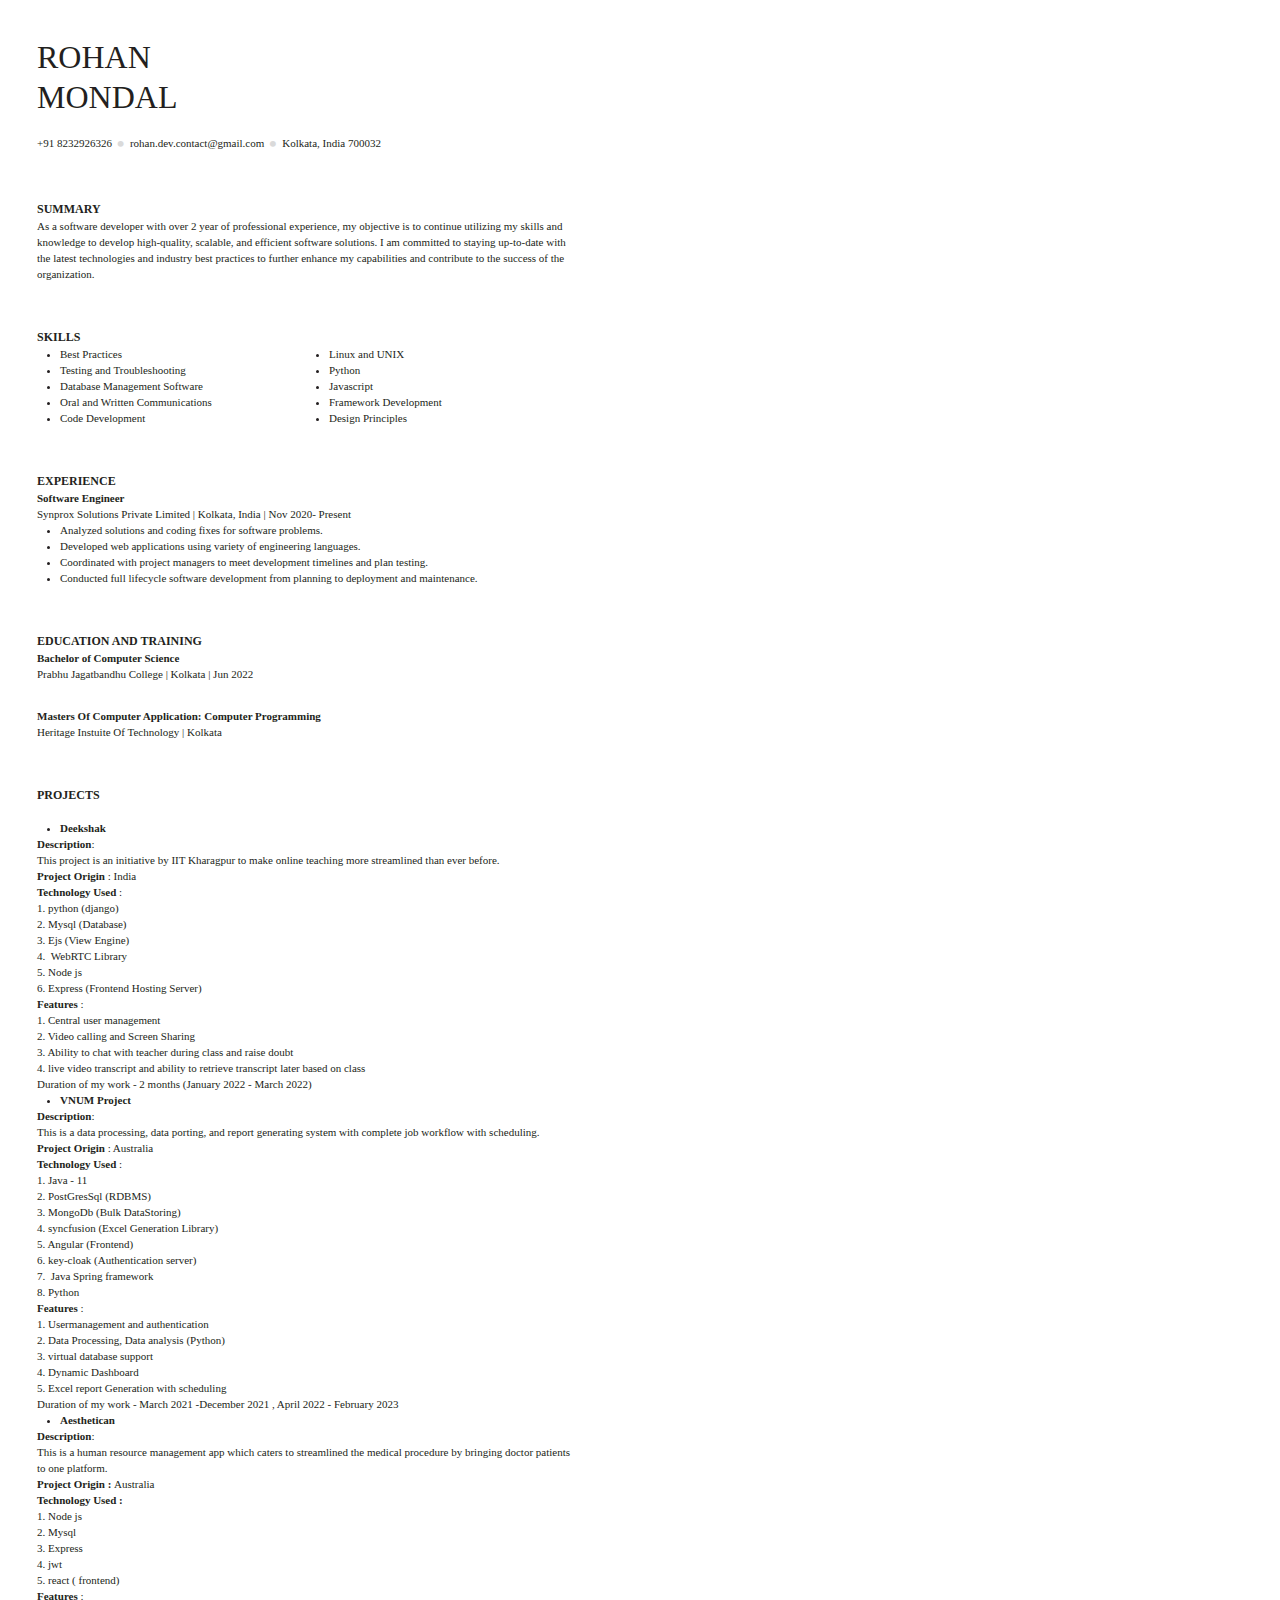
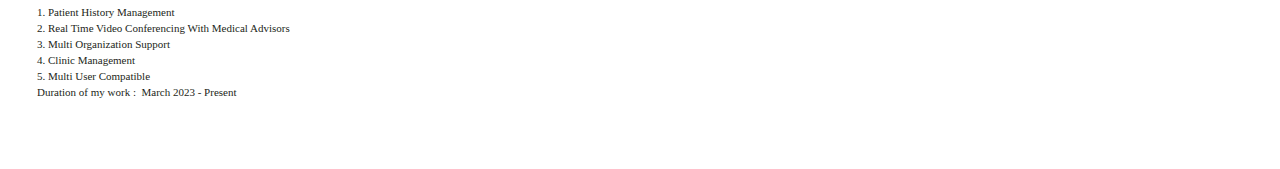
==== commit 84e04f9f: "changes added" ====
--- a/index.html
+++ b/index.html
@@ -864,7 +864,7 @@
                                                             <span class="jobdates" id="FIELD_JSTD" format="%b %Y">Nov
                                                                 2020</span><span dependency="JSTD+EDDT">-</span><span
                                                                 class="jobdates" id="FIELD_EDDT"
-                                                                format="%b %Y">Current</span>
+                                                                format="%b %Y"> Present</span>
                                                         </span>
                                                         <span class="jobline" id="FIELD_JDES">
                                                             <ul>
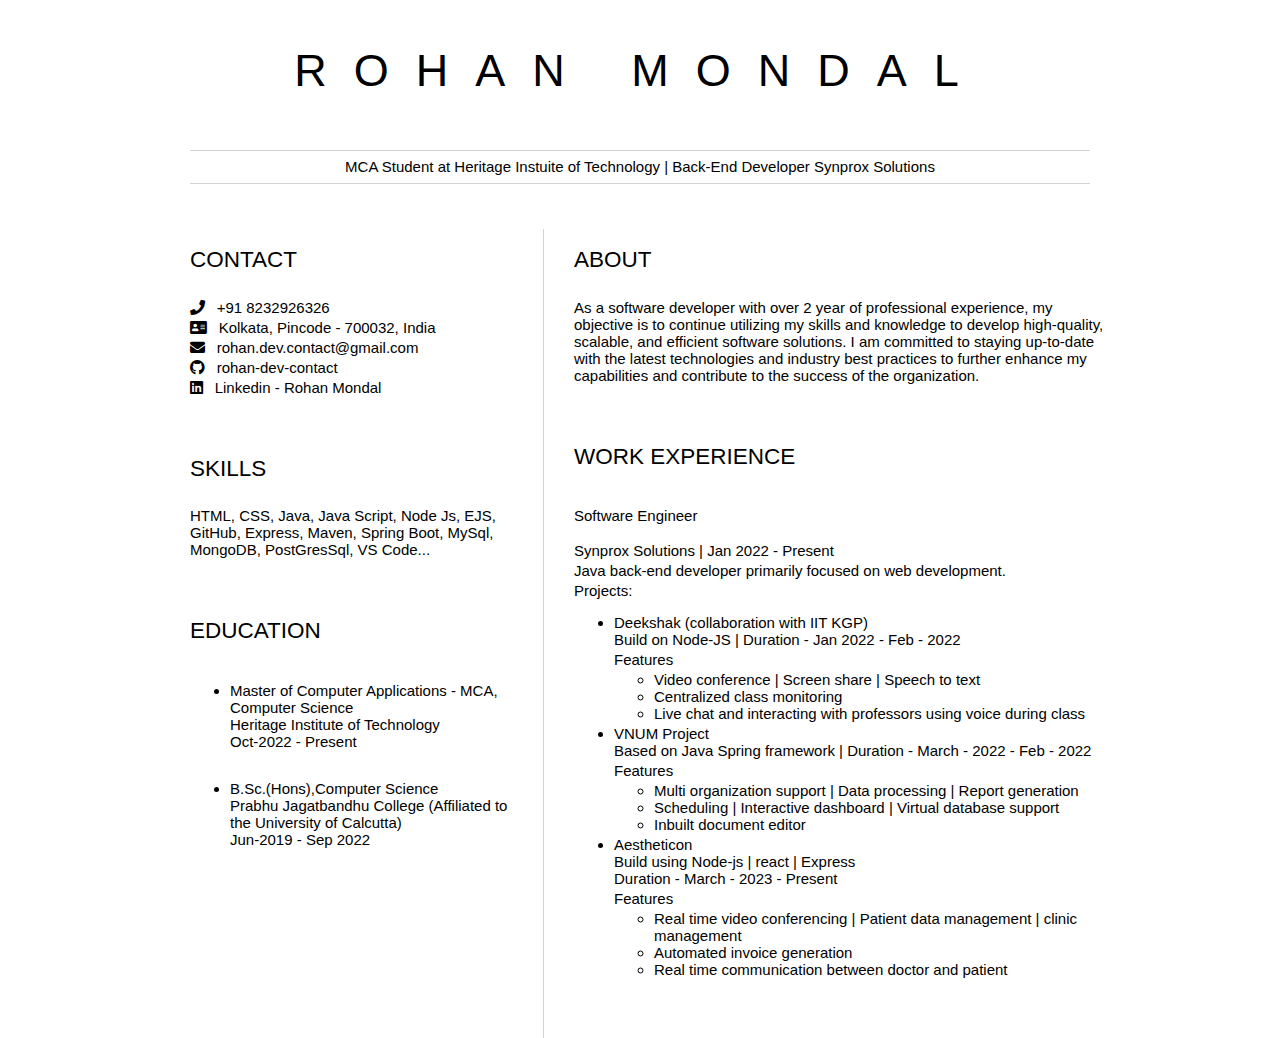
==== commit d328b6e1: "changes added" ====
--- a/index.html
+++ b/index.html
@@ -1,1130 +1,143 @@
-<!DOCTYPE html>
-<html lang="en">
+<html>
 
 <head>
-    <title>Home</title>
-    <meta charset="UTF-8" />
-    <meta name="viewport" content="width=device-width" />
-    <!--
-      Need a visual blank slate?
-      Remove all code in `styles.css`!
-    -->
-    <link rel="stylesheet" href="styles.css" />
-    <script type="module" src="script.js"></script>
+    <link href="style.css" rel="stylesheet">
+    <link rel="stylesheet" href="https://cdnjs.cloudflare.com/ajax/libs/font-awesome/5.15.4/css/all.min.css">
+    <title>Rohan Mondal resume</title>
+    <meta name="viewport" content="width=device-width, initial-scale=1">
+
 </head>
 
 <body>
-    <div class="resume-document" id="resumeDoc">
-        <div class="loader-resume position-absolute d-none">
-            <div class="loader-gif"></div>
-        </div>
-        <div class="js-document-wrap resume-doc-wrap" tabindex="">
-            <div>
-                <style type="text/css" id="static">
-                    html,
-                    body,
-                    div,
-                    span,
-                    applet,
-                    object,
-                    iframe,
-                    h1,
-                    h2,
-                    h3,
-                    h4,
-                    h5,
-                    h6,
-                    p,
-                    blockquote,
-                    pre,
-                    a,
-                    abbr,
-                    acronym,
-                    address,
-                    big,
-                    cite,
-                    code,
-                    del,
-                    dfn,
-                    em,
-                    font,
-                    img,
-                    ins,
-                    kbd,
-                    q,
-                    s,
-                    samp,
-                    small,
-                    strike,
-                    strong,
-                    sub,
-                    sup,
-                    tt,
-                    var,
-                    b,
-                    u,
-                    i,
-                    center,
-                    dl,
-                    dt,
-                    dd,
-                    ol,
-                    ul,
-                    li,
-                    fieldset,
-                    form,
-                    label,
-                    legend,
-                    table,
-                    caption,
-                    tbody,
-                    tfoot,
-                    thead,
-                    tr,
-                    th,
-                    td {
-                        margin: 0;
-                        padding: 0;
-                        border: 0;
-                        outline: 0;
-                        vertical-align: baseline;
-                        background: transparent
-                    }
+    <header id="header">
+        <h1><b>ROHAN</b> MONDAL</h1>
+        <hr>
+        MCA Student at Heritage Instuite of Technology | Back-End Developer
+        Synprox Solutions
+        <hr>
+    </header>
+    <main>
+        <article id="mainLeft">
+            <section>
+                <h2>CONTACT</h2>
+                <p>
+                    <i class="fa fa-phone" aria-hidden="true"></i>
+                    +91 8232926326
+                </p>
+                <p>
+                    <i class="fa fa-address-card" aria-hidden="true"></i>
+                    Kolkata, Pincode - 700032, India
+                </p>
+                <p>
+                    <i class="fa fa-envelope" aria-hidden="true"></i>
+                    <a href="mailto:rohan.dev.contact@gmail.com" target="_top">rohan.dev.contact@gmail.com</a>
+                </p>
+                <p>
+                    <i class="fab fa-github" aria-hidden="true"></i>
+                    <a href="https://github.com/rohan-dev-contact">rohan-dev-contact</a>
+                </p>
+                <p>
+                    <i class="fab fa-linkedin" aria-hidden="true"></i>
+                    <a href="https://www.linkedin.com/in/rohan-mondal-104376256/">Linkedin - Rohan Mondal</a>
+                </p>
 
-                    body {
-                        background: #FFF;
-                        line-height: 1;
-                        text-align: left;
-                        font-feature-settings: "liga" 0;
-                        -moz-font-feature-settings: "liga" off
-                    }
-
-                    .skn-lcb5 table {
-                        border-collapse: collapse;
-                        border-spacing: 0;
-                        font-size: inherit;
-                        color: inherit;
-                        width: 100%
-                    }
-
-                    /*START Image treatment for LI*/
-                    .skn-lcb5 ul,
-                    .skn-lcb5 li {
-                        list-style-type: disc;
-                        margin: 0 0 0 10px;
-                        padding: 0
-                    }
-
-                    .skn-lcb5 ul li {
-                        margin: 0 0 0 13px
-                    }
-
-                    .skn-lcb5 .address li,
-                    .skn-lcb5 .address ul {
-                        display: inline;
-                        margin: 0;
-                        padding: 0;
-                        list-style: none
-                    }
-
-                    .skn-lcb5 .address li:before {
-                        color: #dadada;
-                        font-weight: bold;
-                        content: "\2022\0020";
-                        vertical-align: bottom;
-                        margin: 0 0 0 2px
-                    }
-
-                    .skn-lcb5 .address li:first-child:before {
-                        content: "";
-                        margin: 0
-                    }
-
-                    /*END Image treatment for LI*/
-
-                    .skn-lcb5 .educsprtr+.educsprtr {
-                        display: none
-                    }
-
-                    .skn-lcb5 span.paddedline {
-                        display: block
-                    }
-
-                    .skn-lcb5 .heading,
-                    .skn-lcb5 .resumeTitle,
-                    .skn-lcb5 .execRsmTitle {
-                        font-weight: 700;
-                        clear: both;
-                        text-transform: uppercase
-                    }
-
-                    .skn-lcb5 .txt-bold {
-                        font-weight: 700
-                    }
-
-                    .skn-lcb5 .grayTxt {
-                        color: #9b9b9b;
-                        font-weight: 300
-                    }
-
-                    .skn-lcb5 .frstSec {
-                        border: none !important;
-                        padding: 0 !important
-                    }
-
-                    .skn-lcb5 .sprtr {
-                        margin: 0 5px
-                    }
-
-                    .skn-lcb5 .flt-right {
-                        float: right
-                    }
-
-                    .skn-lcb5 .inline-block {
-                        display: inline-block
-                    }
-
-                    .skn-lcb5 .SECTION_CNTC,
-                    .skn-lcb5 .name-sec {
-                        border: none;
-                        padding: 0
-                    }
-
-                    .skn-lcb5 {
-                        color: #231f20;
-                        background-color: #FFF !important;
-                        word-wrap: break-word
-                    }
-
-                    .skn-lcb5 .name {
-                        font-weight: 400;
-                        font-size: 15px;
-                        line-height: 17px;
-                        padding: 0;
-                        text-align: left;
-                        text-transform: uppercase
-                    }
-
-                    .skn-lcb5 .paragraph {
-                        position: relative
-                    }
-
-                    .skn-lcb5 .address {
-                        font-weight: 400;
-                        position: relative;
-                        text-align: left;
-                        font-size: 0.917em;
-                        line-height: 1.25em;
-                        word-wrap: break-word
-                    }
-
-                    .skn-lcb5 .address {
-                        margin: 0
-                    }
-
-                    .skn-lcb5 .table_wrapper {
-                        width: 100%;
-                        margin-top: 0
-                    }
-
-                    .skn-lcb5 table.twocol td {
-                        width: 50%
-                    }
-
-                    .skn-lcb5 table.skills th,
-                    .skn-lcb5 table.skills td {
-                        width: 20%;
-                        text-align: center
-                    }
-
-                    .skn-lcb5 table.skills th {
-                        text-decoration: underline
-                    }
-
-                    .skn-lcb5 table.skills .skillname,
-                    .skn-lcb5 table.skills .skillrating {
-                        text-align: left;
-                        width: 35%
-                    }
-
-                    .skn-lcb5 table.skills .skillrating {
-                        width: 20%
-                    }
-
-                    .skn-lcb5 table.skills .skillyears,
-                    .skn-lcb5 table.skills .skilllast {
-                        width: 19%
-                    }
-
-                    .skn-lcb5 table.skills .pad1 {
-                        width: 5%
-                    }
-
-                    .skn-lcb5 table.skills .pad2,
-                    .skn-lcb5 table.skills .pad3 {
-                        width: 1%
-                    }
-
-                    /*Button style*/
-                    .skn-lcb5.show-btn .btnlnk {
-                        float: right;
-                        margin-left: 30px;
-                        margin-top: 0
-                    }
-
-                    .skn-lcb5 .btnlnk a {
-                        width: 100%;
-                        height: 100%;
-                        text-decoration: none;
-                        display: block;
-                    }
-
-                    .skn-lcb5 .txtlnk {
-                        display: none
-                    }
-
-                    .skn-lcb5.show-btn {
-                        position: relative
-                    }
-
-                    .skn-lcb5:not(.show-btn) .btnlnk {
-                        display: none
-                    }
-
-                    .skn-lcb5.show-btn .SECTION_CNTC {
-                        clear: both
-                    }
-
-                    .skn-lcb5.show-btn .name-sec,
-                    .skn-lcb5.show-btn-gap .name-sec {
-                        display: inline-block;
-                        word-wrap: break-word;
-                        width: 68%
-                    }
-
-                    .skn-lcb5.show-btn .btnlnk .paragraph {
-                        margin-top: 5px;
-                        display: block;
-                        border: 1px solid #bfbfbf;
-                        border-radius: 10px
-                    }
-
-                    .skn-lcb5.show-btn .parentContainer .left-box,
-                    .skn-lcb5.show-btn .parentContainer .right-box {
-                        padding-top: 10px
-                    }
-
-                    /*Button SVG*/
-                    .skn-lcb5 .btnlnk svg {
-                        width: 100%;
-                        height: 100%;
-                        display: block
-                    }
-
-                    .skn-lcb5 .btnlnk svg text {
-                        text-anchor: middle;
-                        text-transform: uppercase;
-                        font-weight: bold;
-                        fill: #2a2a2a;
-                        letter-spacing: .5px
-                    }
-
-                    /*New logic for infographic*/
-                    .skn-lcb5 .lang-sec .singlecolumn {
-                        display: none
-                    }
-
-                    .skn-lcb5 .lang-sec.infobarsec .infobarpara,
-                    .skn-lcb5 .lang-sec.infotilesec .infotilepara {
-                        display: block
-                    }
-
-                    /*Infographic*/
-                    .skn-lcb5 .lang-sec.infobarsec {
-                        font-size: 0
-                    }
-
-                    .skn-lcb5 .lang-sec.infobarsec .field *,
-                    .skn-lcb5 .lang-sec.infobarsec .nativeLangPara .field {
-                        display: inline
-                    }
-
-                    .skn-lcb5 .lang-sec.infobarsec .paragraph {
-                        display: inline-block;
-                        vertical-align: top;
-                        padding-bottom: 5px;
-                        margin-top: 0
-                    }
-
-                    .skn-lcb5 .lang-sec.infobarsec .singlecolumn {
-                        margin-left: 0 !important;
-                        padding-left: 0;
-                        position: relative
-                    }
-
-                    .skn-lcb5 .lang-sec.infobarsec .para_odd {
-                        margin-right: 15px
-                    }
-
-                    .skn-lcb5 .lang-sec.infobarsec .inner-rating {
-                        position: relative
-                    }
-
-                    .skn-lcb5 .lang-sec.infobarsec .rating-bar {
-                        background: #d5d6d6;
-                        width: 100%;
-                        clear: both;
-                        margin-top: 3px
-                    }
-
-                    .skn-lcb5 .lang-sec.infobarsec .inner-rating {
-                        background-color: #fcc74a;
-                        height: 4px;
-                        width: 60%
-                    }
-
-                    .skn-lcb5 .lang-sec.infobarsec .paragraph:before {
-                        display: none
-                    }
-
-                    .skn-lcb5 .lang-sec.infobarsec>.paragraph:nth-last-child(1),
-                    .skn-lcb5 .lang-sec.infobarsec>.paragraph:nth-last-child(2) {
-                        padding-bottom: 0 !important
-                    }
-
-                    .skn-lcb5 .ratingBar {
-                        background: #d5d6d6;
-                        width: 100%;
-                        clear: both;
-                        margin-top: 3px
-                    }
-
-                    .skn-lcb5 .innerRating {
-                        background-color: #576d7b;
-                        height: 4px;
-                        width: 60%
-                    }
-
-                    /*Infographic Tiles*/
-                    .skn-lcb5 .lang-sec.infotilesec,
-                    .skn-lcb5 .skli-sec {
-                        font-size: 0
-                    }
-
-                    .skn-lcb5 .lang-sec.infotilesec .paragraph,
-                    .skn-lcb5 .skli-sec .paragraph {
-                        display: inline-block;
-                        vertical-align: top;
-                        padding-bottom: 5px !important;
-                        margin-top: 0
-                    }
-
-                    .skn-lcb5 .lang-sec.infotilesec>.paragraph:nth-last-child(1),
-                    .skn-lcb5 .lang-sec.infotilesec>.paragraph:nth-last-child(2),
-                    .skn-lcb5 .skli-sec>.paragraph:nth-last-child(1),
-                    .skn-lcb5 .skli-sec>.paragraph:nth-last-child(2) {
-                        padding-bottom: 0 !important
-                    }
-
-                    .skn-lcb5 .lang-sec.infotilesec .field *,
-                    .skn-lcb5 .skli-sec .field *,
-                    .skn-lcb5 .lang-sec.infotilesec .nativeLangPara .field {
-                        display: inline
-                    }
-
-                    .skn-lcb5 .lang-sec.infotilesec .singlecolumn,
-                    .skn-lcb5 .skli-sec .singlecolumn {
-                        margin-left: 0 !important
-                    }
-
-                    .skn-lcb5 .lang-sec.infotilesec .sliced-rect,
-                    .skn-lcb5 .skli-sec .sliced-rect {
-                        height: 6px;
-                        width: 100%;
-                        margin-top: 3px;
-                        line-height: 0px;
-                        clear: both
-                    }
-
-                    .skn-lcb5 .lang-sec.infotilesec .paragraph.para_odd,
-                    .skn-lcb5 .skli-sec .paragraph.para_odd {
-                        margin-right: 15px
-                    }
-
-                    .skn-lcb5 .lang-sec.infotilesec .sliced-rect .sliced-rect-tile,
-                    .skn-lcb5 .skli-sec .sliced-rect .sliced-rect-tile {
-                        height: 100%;
-                        background-color: #d5d6d6;
-                        float: left;
-                        margin-right: 3px
-                    }
-
-                    .skn-lcb5 .lang-sec.infotilesec .sliced-rect .sliced-rect-tile:last-child,
-                    .skn-lcb5 .skli-sec .sliced-rect .sliced-rect-tile:last-child {
-                        margin-right: 0
-                    }
-
-                    /*Rectangular Rating Blocks*/
-                    .skn-lcb5 .sliced-rect .sliced-rect-tile.ratvfill {
-                        background-color: #1D4871
-                    }
-
-                    .skn-lcb5 .hide-bar .rating-bar,
-                    .skn-lcb5 .hide-bar .sliced-rect,
-                    .skn-lcb5 .hide-colon .colon {
-                        display: none !important
-                    }
-
-                    /*RNA*/
-                    .skn-lcb5 .hide-bar .field-ratt {
-                        display: none
-                    }
-
-                    .skn-lcb5 .displayNoneThisField {
-                        display: none
-                    }
-
-                    /* Keep this class always at bottom */
-                </style>
-                <style type="text/css" id="dynamic" data-time="Tue Aug 08 2023 19:29:57 GMT+0530 (India Standard Time)">
-                    .skn-lcb5,
-                    .skn-lcb5 table {
-                        line-height: 16px
-                    }
-
-                    .skn-lcb5.pagesize {
-                        width: 538px
-                    }
-
-                    .skn-lcb5.fontsize,
-                    .skn-lcb5 .lang-sec.infobarsec .paragraph *,
-                    .skn-lcb5 .lang-sec.infotilesec .paragraph *,
-                    .skn-lcb5 .skli-sec .paragraph * {
-                        font-size: 11px
-                    }
-
-                    .skn-lcb5.fontface {
-                        font-family: Century Gothic
-                    }
-
-                    .skn-lcb5.vmargins {
-                        padding-top: 37px;
-                        padding-bottom: 37px
-                    }
-
-                    .skn-lcb5.hmargins {
-                        padding-left: 37px;
-                        padding-right: 37px
-                    }
-
-                    .skn-lcb5 .section {
-                        margin-top: 15px
-                    }
-
-                    .skn-lcb5 .paragraph {
-                        margin-top: 10px
-                    }
-
-                    .skn-lcb5 .name-sec,
-                    .skn-lcb5 .SECTION_CNTC,
-                    .skn-lcb5 .firstparagraph {
-                        margin-top: 0
-                    }
-
-                    .skn-lcb5 .singlecolumn,
-                    .skn-lcb5 .maincolumn {
-                        margin-left: 0px
-                    }
-
-                    .skn-lcb5 .sectiontitle,
-                    .skn-lcb5 .resumeTitle,
-                    .skn-lcb5 .execRsmTitle {
-                        font-size: 12px;
-                        color: #231F20;
-                        line-height: 17px
-                    }
-
-                    .skn-lcb5 .profTitle {
-                        font-size: 15px;
-                        line-height: 25px
-                    }
-
-                    .skn-lcb5 table.skills td {
-                        padding-top: 5px
-                    }
-
-                    .skn-lcb5 .name {
-                        font-size: 32px;
-                        color: #231F20;
-                        line-height: 40px
-                    }
-
-                    .skn-lcb5 .address {
-                        font-size: 11px;
-                        line-height: 21px
-                    }
-
-                    .skn-lcb5 .address li:before {
-                        font-size: 22px
-                    }
-
-                    .skn-lcb5.show-btn .btnlnk .paragraph {
-                        width: 140px;
-                        height: 16px
-                    }
-
-                    .skn-lcb5 .btnlnk .paragraph:first-child {
-                        margin-top: 8px
-                    }
-
-                    .skn-lcb5.show-btn .name-sec,
-                    .skn-lcb5.show-btn-gap .name-sec {
-                        width: calc(100% - 172px)
-                    }
-
-                    .skn-lcb5 .SECTION_CNTC+.section:not(.btnlnk) {
-                        margin-top: 15px
-                    }
-
-                    /*Infographic*/
-                    .skn-lcb5 .lang-sec.infobarsec .inner-rating {
-                        background-color: #231F20
-                    }
-
-                    .skn-lcb5 .lang-sec.infobarsec {
-                        padding-left: 0px
-                    }
-
-                    .skn-lcb5 .lang-sec.infobarsec .heading {
-                        margin-left: -0px
-                    }
-
-                    .skn-lcb5 .lang-sec.infobarsec .paragraph {
-                        width: 259px;
-                        max-width: 259px
-                    }
-
-                    .skn-lcb5 .lang-sec .nativeLangPara {
-                        width: 538px !important;
-                        max-width: 538px !important
-                    }
-
-                    .skn-lcb5 .lang-sec,
-                    .skn-lcb5 .skli-sec {
-                        padding-left: 0px
-                    }
-
-                    .skn-lcb5 .innerRating {
-                        background-color: #231F20
-                    }
-
-                    /*Infographic Skills*/
-                    .skn-lcb5 .lang-sec.infotilesec .heading,
-                    .skn-lcb5 .skli-sec .heading {
-                        margin-left: -0px
-                    }
-
-                    .skn-lcb5 .lang-sec.infotilesec .paragraph,
-                    .skn-lcb5 .skli-sec .paragraph {
-                        width: 259px
-                    }
-
-                    /*Finalize Fixes*/
-                    .skn-lcb5 .skli-sec .sortableInner .sortable-item .paragraph,
-                    .skn-lcb5 .lang-sec .sortableInner .sortable-item+.sortable-item .paragraph {
-                        max-width: 259px;
-                        vertical-align: top
-                    }
-
-                    .skn-lcb5 .SECTION_LNGG .sortableInner .sortable-item {
-                        display: inline-block
-                    }
-
-                    .skn-lcb5 .SECTION_LNGG .para_odd {
-                        margin-right: 15px
-                    }
-
-                    /*Builder button style*/
-                    .skn-lcb5 .name-contact+div>.sortable-item:first-child .section {
-                        margin-top: 15px
-                    }
-
-                    /*Rectangular Rating Blocks*/
-                    .skn-lcb5 .paragraph .sliced-rect .sliced-rect-tile.ratvfill {
-                        background-color: #231F20
-                    }
-                </style>
-            </div>
-            <div class="document doc-root fontsize fontface vmargins hmargins   pagesize skn-lcb5 LCB5  RNA  "
-                docskinwidth="538" style="min-height: 792px;">
-                <div class="sortable-item section-container name-contact">
-                    <div class="document-tool sec-tool" style="right: -39px;">
-                    <div id="SECTION_NAME48b49b94-fc98-4e61-8013-cbeb7d8152e2"
-                        class="section name-sec SECTION_NAME firstsection    " data-section-cd="NAME">
-                        <div class=" doc-item">
-                            <div class="">
-                                <div class="">
-                                    <div id="PARAGRAPH_NAME_ca21e346-108a-807e-9a46-fce3c72463ff"
-                                        class="paragraph PARAGRAPH_NAME firstparagraph  ">
-                                        <div>
-                                            <div class="name">
-                                                <span id="FIELD_FNAM">Rohan</span>
-                                                <br dependency="FNAM+LNAM">
-                                                <span id="FIELD_LNAM">Mondal</span>
-                                            </div>
-                                            <div class="profTitle txt-bold" dependency="DCTL" style="display: none;">
-                                                <span id="FIELD_DCTL"></span></div>
-                                        </div>
-                                        <div class="doc-overlay para-overlay" style="left:-39px; right: -39px;"><span
-                                                class="badge badge-primary badge-edit"></span><span>&nbsp;</span></div>
-                                    </div>
-                                </div>
-                            </div>
-                        </div>
-                    </div>
-                    <div id="SECTION_CNTC1c5a54c4-8cc9-403c-b92c-fb30a9eb3fe4"
-                        class="section SECTION_CNTC cntc-sec     " data-section-cd="CNTC">
-                        <div class=" doc-item">
-                            <div class="">
-                                <div class="">
-                                    <div id="PARAGRAPH_CNTC_2a731384-8bb4-56ca-0748-4b5beeebeea5"
-                                        class="paragraph PARAGRAPH_CNTC firstparagraph  ">
-                                        <div class="clearfix doc-item">
-                                            <div class="address">
-                                                <ul>
-                                                    <li dependency="CPHN"><span id="FIELD_CPHN">+91 8232926326</span>
-                                                    </li>
-                                                    <li dependency="EMAI"><span
-                                                            id="FIELD_EMAI">rohan.dev.contact@gmail.com</span></li>
-                                                    <li dependency="ADDR|STRT|CITY|STAT|ZIPC"><span
-                                                            id="FIELD_STRT"></span><span dependency="STRT+CITY|STAT"
-                                                            style="display: none;">, </span><span class="spaced field"
-                                                            id="FIELD_CITY"></span><span dependency="CITY+STAT"
-                                                            style="display: none;">, </span><span class="spaced field"
-                                                            id="FIELD_STAT"></span> <span class="spaced field"
-                                                            id="FIELD_ZIPC"></span><span class="spaced field"
-                                                            id="FIELD_ADDR">Kolkata, India 700032</span></li>
-                                                    <li dependency="WEB1" style="display: none;"><span
-                                                            id="FIELD_WEB1"></span></li>
-
-                                                </ul>
-                                                <div dependency="DOB1|DRIV" style="display: none;">
-                                                    <ul>
-                                                        <li dependency="DOB1" style="display: none;">
-                                                            <span class="txt-bold"><span class="xslt_static_change"
-                                                                    id="DOCDATAINFO_DOB1">undefined</span><span>:
-                                                                </span></span><span id="FIELD_DOB1"></span>
-                                                        </li>
-                                                        <li dependency="DRIV" style="display: none;">
-                                                            <span class="txt-bold"><span class="xslt_static_change"
-                                                                    id="DOCDATAINFO_DRIV">undefined</span><span>:
-                                                                </span></span><span id="FIELD_DRIV"></span>
-                                                        </li>
-                                                    </ul>
-                                                </div>
-                                            </div>
-                                        </div>
-                                        <div class="doc-overlay para-overlay" style="left:-39px; right: -39px;"><span
-                                                class="badge badge-primary badge-edit"></span><span>&nbsp;</span></div>
-                                    </div>
-                                </div>
-                            </div>
-                        </div>
-                    </div>
-                    <div class="doc-overlay section-overlay" style="left:-39px; right: -39px;"><span>&nbsp;</span></div>
-                </div>
-                <div class="parent-wrapper">
-                    <div class="sortable-item section-container data-SUMM">
-                        <div class="document-tool sec-tool" style="right: -39px;"></div>
-                        <div>
-                            <div id="SECTION_SUMM064e911a-f651-494b-ac1f-6e37b3e5b04c"
-                                class="section SECTION_SUMM    has-title  " data-section-cd="SUMM">
-                                <div class=" doc-item">
-                                    <div class="heading">
-                                        <div class="sectiontitle" id="SECTIONNAME_SUMM">Summary</div>
-                                    </div>
-                                    <div class="">
-                                        <div class="">
-                                            <div id="PARAGRAPH_SUMM_7898246e-960c-973b-5cb7-527b49e5e3bd"
-                                                class="paragraph PARAGRAPH_SUMM firstparagraph  ">
-                                                <div class="clearfix doc-item">
-                                                    <div class="singlecolumn" id="FIELD_FRFM">
-                                                        <p>As a software developer with over 2 year of professional
-                                                            experience, my objective is to continue utilizing my skills
-                                                            and knowledge to develop high-quality, scalable, and
-                                                            efficient software solutions. I am committed to staying
-                                                            up-to-date with the latest technologies and industry best
-                                                            practices to further enhance my capabilities and contribute
-                                                            to the success of the organization.</p>
-                                                    </div>
-                                                </div>
-                                                <div class="doc-overlay para-overlay" style="left:-39px; right: -39px;">
-                                                    <span
-                                                        class="badge badge-primary badge-edit"></span><span>&nbsp;</span>
-                                                </div>
-                                            </div>
-                                        </div>
-                                    </div>
-                                </div>
-                                <div class="doc-overlay section-overlay" style="left:-39px; right: -39px;">
-                                    <span>&nbsp;</span></div>
-                            </div>
-                        </div>
-                    </div>
-                    <div class="sortable-item section-container data-HILT">
-                        <div class="document-tool sec-tool" style="right: -39px;"></div>
-                        <div>
-                            <div id="SECTION_HILT3aef468e-8690-4956-ba12-21ba847ade8f"
-                                class="section SECTION_HILT    has-title  " data-section-cd="HILT">
-                                <div class=" doc-item">
-                                    <div class="heading">
-                                        <div class="sectiontitle" id="SECTIONNAME_HILT">Skills</div>
-                                    </div>
-                                    <div class="">
-                                        <div class="">
-                                            <div id="PARAGRAPH_HILT_cc7d52e1-c869-8534-66a0-a18b9244ee28"
-                                                class="paragraph PARAGRAPH_HILT firstparagraph  ">
-                                                <div class="clearfix doc-item">
-                                                    <div class="singlecolumn maincolumn">
-                                                        <table class="twocol">
-                                                            <tbody>
-                                                                <tr>
-                                                                    <td class="twocol_1" id="FIELD_SKC1">
-                                                                        <ul>
-                                                                            <li>Best Practices</li>
-                                                                            <li>Testing and Troubleshooting</li>
-                                                                            <li>Database Management Software</li>
-                                                                            <li>Oral and Written Communications</li>
-                                                                            <li>Code Development</li>
-                                                                        </ul>
-                                                                    </td>
-                                                                    <td class="twocol_2" id="FIELD_SKC2">
-                                                                        <ul>
-                                                                            <li>Linux and UNIX</li>
-                                                                            <li>Python</li>
-                                                                            <li>Javascript</li>
-                                                                            <li>Framework Development</li>
-                                                                            <li>Design Principles</li>
-                                                                        </ul>
-                                                                    </td>
-                                                                </tr>
-                                                            </tbody>
-                                                        </table>
-                                                    </div>
-                                                </div>
-                                                <div class="doc-overlay para-overlay" style="left:-39px; right: -39px;">
-                                                    <span
-                                                        class="badge badge-primary badge-edit"></span><span>&nbsp;</span>
-                                                </div>
-                                            </div>
-                                        </div>
-                                    </div>
-                                </div>
-                                <div class="doc-overlay section-overlay" style="left:-39px; right: -39px;">
-                                    <span>&nbsp;</span></div>
-                            </div>
-                        </div>
-                    </div>
-                    <div class="sortable-item section-container data-EXPR">
-                        <div class="document-tool sec-tool" style="right: -39px;"></div>
-                        <div>
-                            <div id="SECTION_EXPRd53fc6f9-fbcc-42eb-b828-d5bde92a4165"
-                                class="section SECTION_EXPR   multi-para has-title  " data-section-cd="EXPR">
-                                <div class=" doc-item">
-                                    <div class="heading">
-                                        <div class="sectiontitle" id="SECTIONNAME_EXPR">Experience
-                                        </div>
-                                    </div>
-                                    <div class="">
-                                        <div class="">
-                                            <div id="PARAGRAPH_EXPR_fc040c85-f070-8f95-eca5-5a4f31f21a72"
-                                                class="paragraph PARAGRAPH_EXPR firstparagraph  ">
-                                                <div class="clearfix doc-item">
-                                                    <div class="singlecolumn">
-                                                        <span class="paddedline txt-bold" dependency="JTIT">
-                                                            <span class="jobtitle" id="FIELD_JTIT">Software
-                                                                Engineer</span>
-                                                        </span>
-                                                        <span class="paddedline txtGray"
-                                                            dependency="COMP|JCIT|JSTA|JCNT|JSTD|EDDT">
-                                                            <span class="companyname" id="FIELD_COMP">Synprox Solutions
-                                                                Private Limited</span><span dependency="COMP"><span
-                                                                    dependency="JCIT|JSTA|JCNT|JSTD|EDDT"> |
-                                                                </span></span>
-                                                            <span class="joblocation jobcity"
-                                                                id="FIELD_JCIT">Kolkata</span><span
-                                                                dependency="JCIT+JSTA|JCNT">, </span>
-                                                            <span class="joblocation jobstate"
-                                                                id="FIELD_JSTA"></span><span dependency="JSTA+JCNT"
-                                                                style="display: none;">, </span>
-                                                            <span class="joblocation jobcountry"
-                                                                id="FIELD_JCNT">India</span><span
-                                                                dependency="JCIT|JSTA|JCNT"><span
-                                                                    dependency="JSTD|EDDT"> | </span></span>
-                                                            <span class="jobdates" id="FIELD_JSTD" format="%b %Y">Nov
-                                                                2020</span><span dependency="JSTD+EDDT">-</span><span
-                                                                class="jobdates" id="FIELD_EDDT"
-                                                                format="%b %Y"> Present</span>
-                                                        </span>
-                                                        <span class="jobline" id="FIELD_JDES">
-                                                            <ul>
-                                                                <li>Analyzed solutions and coding fixes for software
-                                                                    problems.</li>
-                                                                <li>Developed web applications using variety of
-                                                                    engineering languages.</li>
-                                                                <li>Coordinated with project managers to meet
-                                                                    development timelines and plan testing.</li>
-                                                                <li>Conducted full lifecycle software development from
-                                                                    planning to deployment and maintenance.</li>
-                                                            </ul>
-                                                        </span>
-                                                    </div>
-                                                </div>
-                                                <div class="doc-overlay para-overlay" style="left:-39px; right: -39px;">
-                                                    <span
-                                                        class="badge badge-primary badge-edit"></span><span>&nbsp;</span>
-                                                </div>
-                                            </div>
-                                        </div>
-                                    </div>
-                                </div>
-                                <div class="doc-overlay section-overlay" style="left:-39px; right: -39px;">
-                                    <span>&nbsp;</span></div>
-                            </div>
-                        </div>
-                    </div>
-                    <div class="sortable-item section-container data-EDUC">
-                        <div class="document-tool sec-tool" style="right: -39px;"></div>
-                        <div>
-                            <div id="SECTION_EDUCbf2fa06c-9552-421d-bc71-99bac3a1ec1a"
-                                class="section SECTION_EDUC   multi-para has-title  " data-section-cd="EDUC">
-                                <div class=" doc-item">
-                                    <div class="heading">
-                                        <div class="sectiontitle" id="SECTIONNAME_EDUC">Education and Training</div>
-                                    </div>
-                                    <div class="">
-                                        <div class="sortableInner">
-                                            <div class="sortable-item paragraph-container">
-                                                <div class="document-tool para-tool" style="right: -39px;"></div>
-                                                <div id="PARAGRAPH_EDUC_bb952e18-34b0-cdc5-f89e-bc2864786f83"
-                                                    class="paragraph PARAGRAPH_EDUC firstparagraph  ">
-                                                    <div class="clearfix doc-item">
-                                                        <div class="singlecolumn">
-                                                            <span class="paddedline txt-bold" dependency="DGRE|STUY">
-                                                                <span class="degree" id="FIELD_DGRE">Bachelor of
-                                                                    Computer Science</span><span dependency="DGRE+STUY"
-                                                                    style="display: none;">: </span><span
-                                                                    class="programline" id="FIELD_STUY"></span>
-                                                            </span>
-                                                            <span class="paddedline txtGray"
-                                                                dependency="SCHO|SCIT|SSTA|GRYR|SCNT">
-                                                                <span class="companyname companyname_educ"
-                                                                    id="FIELD_SCHO">Prabhu Jagatbandhu
-                                                                    College</span><span class="educsprtr"
-                                                                    dependency="SCHO+SCIT|SSTA"> | </span><span
-                                                                    class="educsprtr" dependency="SCHO+SCNT|GRYR"> |
-                                                                </span>
-                                                                <span class="joblocation jobcity"
-                                                                    id="FIELD_SCIT">Kolkata</span><span
-                                                                    class="educsprtr" dependency="SCIT+SSTA|SCNT"
-                                                                    style="display: none;">, </span>
-                                                                <span class="joblocation jobstate"
-                                                                    id="FIELD_SSTA"></span><span class="educsprtr"
-                                                                    dependency="SSTA+SCNT" style="display: none;">,
-                                                                </span>
-                                                                <span class="joblocation jobcountry"
-                                                                    id="FIELD_SCNT"></span><span class="educsprtr"
-                                                                    dependency="GRYR+SCIT|SSTA"> | </span><span
-                                                                    class="educsprtr" dependency="GRYR+SCNT"
-                                                                    style="display: none;"> | </span>
-                                                                <span
-                                                                    class="xslt_static_change displayNoneThisField">Expected
-                                                                    in </span><span id="FIELD_GRYR" format="%b %Y">Jun
-                                                                    2022</span>
-                                                            </span>
-                                                            <span class="paddedline" dependency="GRPA"
-                                                                style="display: none;">
-                                                                <span dependency="GRPA" style="display: none;">GPA:
-                                                                </span><span id="FIELD_GRPA"></span><br
-                                                                    dependency="GRPA" style="display: none;">
-                                                            </span>
-                                                            <span id="FIELD_FRFM"></span>
-                                                        </div>
-                                                    </div>
-                                                    <div class="doc-overlay para-overlay"
-                                                        style="left:-39px; right: -39px;"><span
-                                                            class="badge badge-primary badge-edit"></span><span>&nbsp;</span>
-                                                    </div>
-                                                </div>
-                                            </div>
-                                            <div class="sortable-item paragraph-container">
-                                                <div class="document-tool para-tool" style="right: -39px;"></div>
-                                                <div id="PARAGRAPH_EDUC_ee145d4a-de19-e207-edce-4a1605817fff"
-                                                    class="paragraph PARAGRAPH_EDUC  ">
-                                                    <div class="clearfix doc-item">
-                                                        <div class="singlecolumn">
-                                                            <span class="paddedline txt-bold" dependency="DGRE|STUY">
-                                                                <span class="degree" id="FIELD_DGRE">Masters Of Computer
-                                                                    Application</span><span dependency="DGRE+STUY">:
-                                                                </span><span class="programline"
-                                                                    id="FIELD_STUY">Computer Programming</span>
-                                                            </span>
-                                                            <span class="paddedline txtGray"
-                                                                dependency="SCHO|SCIT|SSTA|GRYR|SCNT">
-                                                                <span class="companyname companyname_educ"
-                                                                    id="FIELD_SCHO">Heritage Instuite Of
-                                                                    Technology</span><span class="educsprtr"
-                                                                    dependency="SCHO+SCIT|SSTA"> | </span><span
-                                                                    class="educsprtr" dependency="SCHO+SCNT|GRYR"
-                                                                    style="display: none;"> | </span>
-                                                                <span class="joblocation jobcity"
-                                                                    id="FIELD_SCIT">Kolkata</span><span
-                                                                    class="educsprtr" dependency="SCIT+SSTA|SCNT"
-                                                                    style="display: none;">, </span>
-                                                                <span class="joblocation jobstate"
-                                                                    id="FIELD_SSTA"></span><span class="educsprtr"
-                                                                    dependency="SSTA+SCNT" style="display: none;">,
-                                                                </span>
-                                                                <span class="joblocation jobcountry"
-                                                                    id="FIELD_SCNT"></span><span class="educsprtr"
-                                                                    dependency="GRYR+SCIT|SSTA" style="display: none;">
-                                                                    | </span><span class="educsprtr"
-                                                                    dependency="GRYR+SCNT" style="display: none;"> |
-                                                                </span>
-                                                                <span
-                                                                    class="xslt_static_change displayNoneThisField">Expected
-                                                                    in </span><span id="FIELD_GRYR"
-                                                                    format="%b %Y"></span>
-                                                            </span>
-                                                            <span class="paddedline" dependency="GRPA"
-                                                                style="display: none;">
-                                                                <span dependency="GRPA" style="display: none;">GPA:
-                                                                </span><span id="FIELD_GRPA"></span><br
-                                                                    dependency="GRPA" style="display: none;">
-                                                            </span>
-                                                            <span id="FIELD_FRFM"></span>
-                                                        </div>
-                                                    </div>
-                                                    <div class="doc-overlay para-overlay"
-                                                        style="left:-39px; right: -39px;"><span
-                                                            class="badge badge-primary badge-edit"></span><span>&nbsp;</span>
-                                                    </div>
-                                                </div>
-                                            </div>
-                                        </div>
-                                    </div>
-                                </div>
-                                <div class="doc-overlay section-overlay" style="left:-39px; right: -39px;">
-                                    <span>&nbsp;</span></div>
-                            </div>
-                        </div>
-                    </div>
-                    <div class="sortable-item section-container data-CUST">
-                        <div class="document-tool sec-tool" style="right: -39px;"></div>
-                        <div>
-                            <div id="SECTION_CUSTad460d02-3b71-046c-41b3-172efd8b95c3"
-                                class="section SECTION_CUST    has-title  " data-section-cd="CUST">
-                                <div class=" doc-item">
-                                    <div class="heading">
-                                        <div class="sectiontitle" id="SECTIONNAME_CUST">Projects</div>
-                                    </div>
-                                    <div class="">
-                                        <div class="">
-                                            <div id="PARAGRAPH_CUST_1798af8d-80a5-bf4e-1b72-8b9faf8f2aea"
-                                                class="paragraph PARAGRAPH_CUST firstparagraph  ">
-                                                <div class="clearfix doc-item">
-                                                    <div class="singlecolumn" id="FIELD_FRFM">
-                                                        <p>&nbsp;</p>
-                                                        <ul>
-                                                            <li><strong>Deekshak</strong></li>
-                                                        </ul>
-                                                        <p><strong>Description</strong>:</p>
-                                                        <p>This project is an initiative by IIT Kharagpur to make online
-                                                            teaching more streamlined than ever before.&nbsp;</p>
-                                                        <p><strong>Project Origin</strong> : India</p>
-                                                        <p><strong>Technology Used </strong>:<br>
-                                                            1. python (django)</p>
-                                                        <p>2. Mysql (Database)<br>
-                                                            3. Ejs (View Engine)</p>
-                                                        <p>4. &nbsp;WebRTC Library</p>
-                                                        <p>5. Node js</p>
-                                                        <p>6. Express (Frontend Hosting Server)</p>
-                                                        <p><strong>Features </strong>:&nbsp;</p>
-                                                        <p>1. Central user management</p>
-                                                        <p>2. Video calling and Screen Sharing</p>
-                                                        <p>3. Ability to chat with teacher during class and raise doubt
-                                                        </p>
-                                                        <p>4. live video transcript and ability to retrieve transcript
-                                                            later based on class&nbsp;</p>
-                                                        <p>Duration of my work - 2 months (January 2022 - March
-                                                            2022)<br>
-                                                        </p>
-                                                        <ul>
-                                                            <li><strong>VNUM Project</strong></li>
-                                                        </ul>
-                                                        <p><strong>Description</strong>:</p>
-                                                        <p>This is a data processing, data porting, and report
-                                                            generating system with complete job workflow with
-                                                            scheduling.&nbsp;</p>
-                                                        <p><strong>Project Origin</strong> : Australia</p>
-                                                        <p><strong>Technology Used</strong> :&nbsp;</p>
-                                                        <p>1. Java - 11</p>
-                                                        <p>2. PostGresSql (RDBMS)</p>
-                                                        <p>3. MongoDb (Bulk DataStoring)</p>
-                                                        <p>4. syncfusion (Excel Generation Library)&nbsp;</p>
-                                                        <p>5. Angular (Frontend)</p>
-                                                        <p>6. key-cloak (Authentication server)</p>
-                                                        <p>7. &nbsp;Java Spring framework</p>
-                                                        <p>8. Python</p>
-                                                        <p><strong>Features </strong>:</p>
-                                                        <p>1. Usermanagement and authentication</p>
-                                                        <p>2. Data Processing, Data analysis (Python)&nbsp;</p>
-                                                        <p>3. virtual database support</p>
-                                                        <p>4. Dynamic Dashboard&nbsp;</p>
-                                                        <p>5. Excel report Generation with scheduling</p>
-                                                        <p>Duration of my work - March 2021 -December 2021 , April 2022
-                                                            - February 2023</p>
-                                                        <ul>
-                                                            <li><strong>Aesthetican</strong></li>
-                                                        </ul>
-                                                        <p><strong>Description</strong>:</p>
-                                                        <p>This is a human resource management app which caters to
-                                                            streamlined the medical procedure by bringing doctor
-                                                            patients to one platform.</p>
-                                                        <p><strong>Project Origin : </strong>Australia</p>
-                                                        <p><strong>Technology Used :</strong>&nbsp;</p>
-                                                        <p>1. Node js</p>
-                                                        <p>2. Mysql</p>
-                                                        <p>3. Express</p>
-                                                        <p>4. jwt&nbsp;</p>
-                                                        <p>5. react ( frontend)</p>
-                                                        <p><strong>Features </strong>:&nbsp;</p>
-                                                        <p>1. Patient History Management</p>
-                                                        <p>2. Real Time Video Conferencing With Medical Advisors</p>
-                                                        <p>3. Multi Organization Support</p>
-                                                        <p>4. Clinic Management&nbsp;</p>
-                                                        <p>5. Multi User Compatible</p>
-                                                        <p>Duration of my work : &nbsp;March 2023 - Present</p>
-                                                    </div>
-                                                </div>
-                                                <div class="doc-overlay para-overlay" style="left:-39px; right: -39px;">
-                                                    <span
-                                                        class="badge badge-primary badge-edit"></span><span>&nbsp;</span>
-                                                </div>
-                                            </div>
-                                        </div>
-                                    </div>
-                                </div>
-                                <div class="doc-overlay section-overlay" style="left:-39px; right: -39px;">
-                                    <span>&nbsp;</span></div>
-                            </div>
-                        </div>
-                    </div>
-                </div>
-            </div>
-            <div></div>
-        </div>
-    </div>
+            </section>
+            <section>
+                <h2>SKILLS</h2>
+                <p>HTML, CSS, Java, Java Script, Node Js, EJS, GitHub, Express, Maven, Spring Boot, MySql, MongoDB,
+                    PostGresSql, VS Code...</p>
+            </section>
+            <section>
+                <h2>EDUCATION</h2>
+                <ul>
+                    <li>
+                        <h3><b> Master of Computer Applications - MCA, Computer Science</b>
+                            <br> Heritage Institute of Technology <br> Oct-2022 - Present
+                        </h3>
+                    </li>
+                    <li>
+                        <h3><b> B.Sc.(Hons),Computer Science</b>
+                            <br> Prabhu Jagatbandhu College (Affiliated to the University of Calcutta) <br> Jun-2019 -
+                            Sep 2022
+                        </h3>
+                    </li>
+                </ul>
+            </section>
+        </article>
+        <article id="mainRight">
+            <section>
+                <h2>ABOUT</h2>
+                <p>As a software developer with over 2 year of professional experience, my objective is to continue
+                    utilizing my skills and knowledge to develop high-quality, scalable, and efficient software
+                    solutions. I am committed to staying up-to-date with the latest technologies and industry best
+                    practices to further enhance my capabilities and contribute to the success of the organization.</p>
+            </section>
+            <section>
+                <h2>WORK EXPERIENCE</h2>
+                <h3><b>Software Engineer</b></h3>
+                <p>
+                    Synprox Solutions | Jan 2022 - Present
+                </p>
+                <p>
+                    Java back-end developer primarily focused on web development.
+                </p>
+                <p>Projects:</p>
+                <ul>
+                    <li>Deekshak (collaboration with IIT KGP) <br>
+                        Build on Node-JS |
+                        Duration - Jan 2022 - Feb - 2022
+                    </li>
+                    <p>Features</p>
+                    <ul>
+                        <li>
+                            Video conference | Screen share | Speech to text 
+                        </li>
+                        <li>
+                            Centralized class monitoring
+                        </li>
+                        <li>
+                            Live chat and interacting with professors using voice during class
+                        </li>
+                    </ul>
+                    <p></p>
+                    <li>VNUM Project <br>
+                        Based on Java Spring framework |
+                        Duration - March - 2022 - Feb - 2022
+                    </li>
+                    <p>Features</p>
+                    <ul>
+                        <li>
+                            Multi organization support | Data processing | Report generation 
+                        </li>
+                        <li>
+                            Scheduling | Interactive dashboard | Virtual database support
+                        </li>
+                        <li>
+                            Inbuilt document editor
+                        </li>
+                    </ul>
+                    <p></p>
+                    <li>Aestheticon <br> 
+                        Build using Node-js | react | Express <br>
+                        Duration - March - 2023 - Present
+                    </li>
+                    <p>Features</p>
+                    <ul>
+                        <li>
+                            Real time video conferencing | Patient data management | clinic management 
+                        </li>
+                        <li>
+                            Automated invoice generation 
+                        </li>
+                        <li>
+                            Real time communication between doctor and patient 
+                        </li>
+                    </ul>
+                    <p></p>
+                </ul>
+            </section>
+        </article>
+    </main>
 </body>
 
 </html>--- a/style.css
+++ b/style.css
@@ -0,0 +1,81 @@
+body {
+    font-family: 'Segoe UI', Tahoma, Geneva, Verdana, sans-serif;
+    font-size: 15px;
+    max-width: 960px;
+    margin: auto;
+}
+
+h1 {
+    font-size: 3em;
+    letter-spacing: .6em;
+    padding-top: 1em;
+    padding-bottom: 1em;
+}
+
+h2 {
+    font-size: 1.5em;
+    padding-bottom: 1em;
+}
+
+h3 {
+    font-size: 1em;
+    padding-bottom: 1em;
+}
+
+main {
+    display: grid;
+    grid-template-columns: 40% 60%;
+    margin-top: 3em;
+}
+header {
+    text-align: center;
+    margin: auto 2em;
+}
+
+section {
+    margin: auto 1em 4em 2em;
+}
+
+i {
+    margin-right: .5em;
+}
+
+p {
+    margin: .2em auto
+}
+
+hr {
+    border: none;
+    background-color: lightgray;
+    height: 1px;
+}
+
+h1, h2, h3 {
+    font-weight: 100;
+    margin-bottom: 0;
+}
+#mainLeft {
+    border-right: 1px solid lightgray;
+}
+
+a:link{
+    color: black;
+    text-decoration: none;
+}
+a:visited{
+    color: black;
+    text-decoration: none;
+}
+a:hover{
+    color: rgb(66, 65, 65);
+}
+@media screen and (max-width: 600px) {
+    main {
+        display: block;
+        grid-template-columns: 100%;
+        margin-top: 3em;
+    }
+    #mainLeft {
+        border-right: none;
+    }
+  }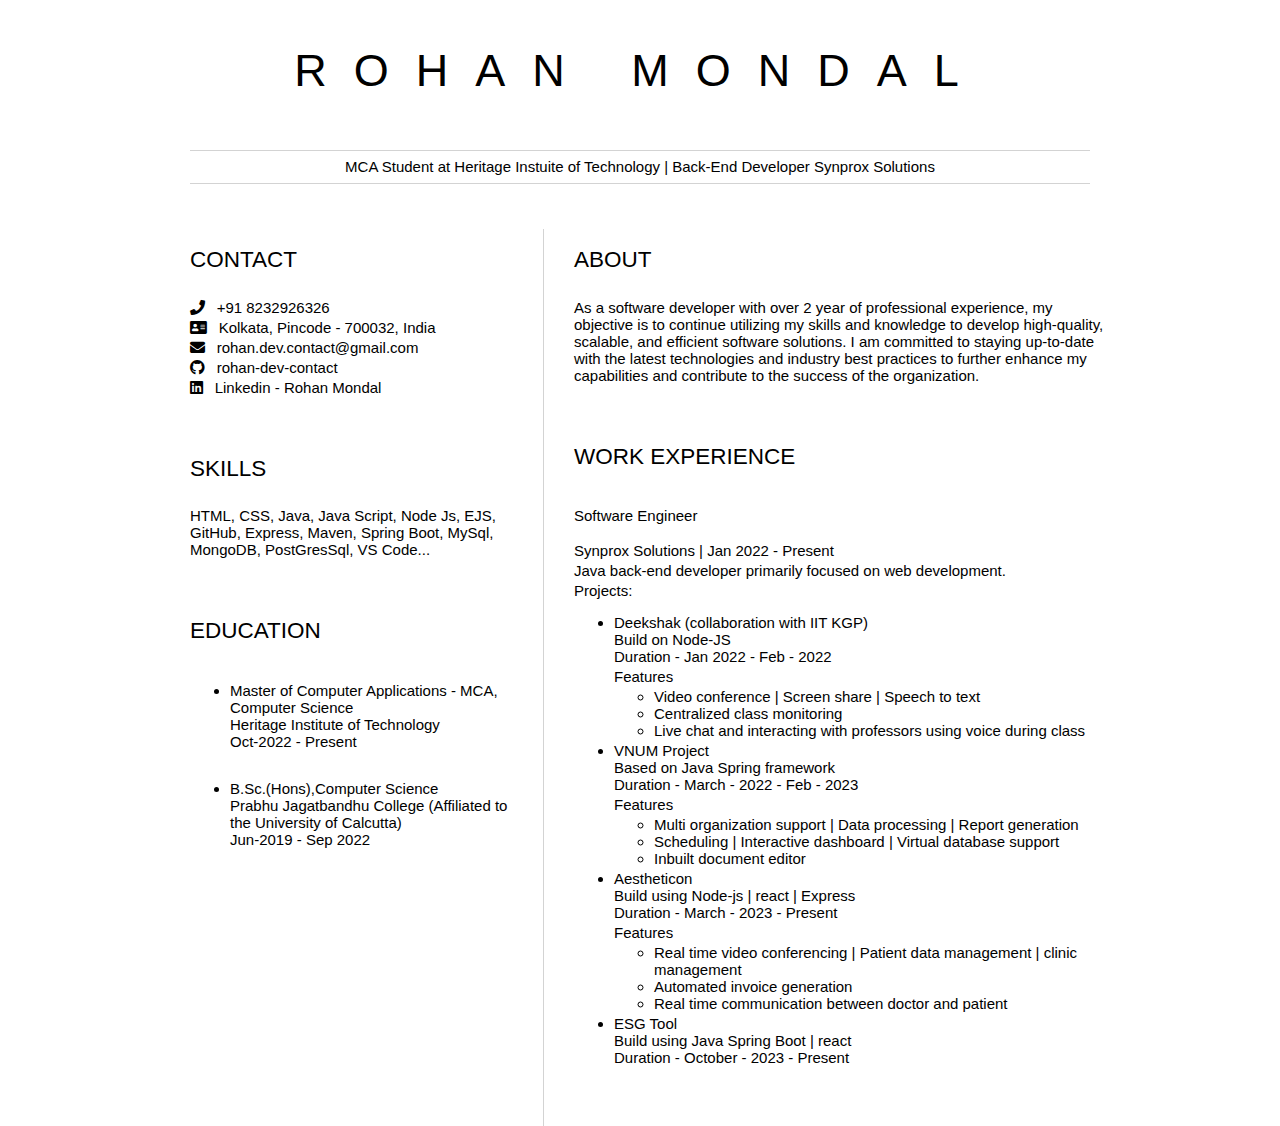
==== commit 090cd8ee: "updated" ====
--- a/index.html
+++ b/index.html
@@ -1,143 +1,126 @@
 <html>
+    <head>
+        <link href="style.css" rel="stylesheet" />
+        <link rel="stylesheet" href="https://cdnjs.cloudflare.com/ajax/libs/font-awesome/5.15.4/css/all.min.css" />
+        <title>Rohan Mondal resume</title>
+        <meta name="viewport" content="width=device-width, initial-scale=1" />
+    </head>
 
-<head>
-    <link href="style.css" rel="stylesheet">
-    <link rel="stylesheet" href="https://cdnjs.cloudflare.com/ajax/libs/font-awesome/5.15.4/css/all.min.css">
-    <title>Rohan Mondal resume</title>
-    <meta name="viewport" content="width=device-width, initial-scale=1">
-
-</head>
-
-<body>
-    <header id="header">
-        <h1><b>ROHAN</b> MONDAL</h1>
-        <hr>
-        MCA Student at Heritage Instuite of Technology | Back-End Developer
-        Synprox Solutions
-        <hr>
-    </header>
-    <main>
-        <article id="mainLeft">
-            <section>
-                <h2>CONTACT</h2>
-                <p>
-                    <i class="fa fa-phone" aria-hidden="true"></i>
-                    +91 8232926326
-                </p>
-                <p>
-                    <i class="fa fa-address-card" aria-hidden="true"></i>
-                    Kolkata, Pincode - 700032, India
-                </p>
-                <p>
-                    <i class="fa fa-envelope" aria-hidden="true"></i>
-                    <a href="mailto:rohan.dev.contact@gmail.com" target="_top">rohan.dev.contact@gmail.com</a>
-                </p>
-                <p>
-                    <i class="fab fa-github" aria-hidden="true"></i>
-                    <a href="https://github.com/rohan-dev-contact">rohan-dev-contact</a>
-                </p>
-                <p>
-                    <i class="fab fa-linkedin" aria-hidden="true"></i>
-                    <a href="https://www.linkedin.com/in/rohan-mondal-104376256/">Linkedin - Rohan Mondal</a>
-                </p>
-
-            </section>
-            <section>
-                <h2>SKILLS</h2>
-                <p>HTML, CSS, Java, Java Script, Node Js, EJS, GitHub, Express, Maven, Spring Boot, MySql, MongoDB,
-                    PostGresSql, VS Code...</p>
-            </section>
-            <section>
-                <h2>EDUCATION</h2>
-                <ul>
-                    <li>
-                        <h3><b> Master of Computer Applications - MCA, Computer Science</b>
-                            <br> Heritage Institute of Technology <br> Oct-2022 - Present
-                        </h3>
-                    </li>
-                    <li>
-                        <h3><b> B.Sc.(Hons),Computer Science</b>
-                            <br> Prabhu Jagatbandhu College (Affiliated to the University of Calcutta) <br> Jun-2019 -
-                            Sep 2022
-                        </h3>
-                    </li>
-                </ul>
-            </section>
-        </article>
-        <article id="mainRight">
-            <section>
-                <h2>ABOUT</h2>
-                <p>As a software developer with over 2 year of professional experience, my objective is to continue
-                    utilizing my skills and knowledge to develop high-quality, scalable, and efficient software
-                    solutions. I am committed to staying up-to-date with the latest technologies and industry best
-                    practices to further enhance my capabilities and contribute to the success of the organization.</p>
-            </section>
-            <section>
-                <h2>WORK EXPERIENCE</h2>
-                <h3><b>Software Engineer</b></h3>
-                <p>
-                    Synprox Solutions | Jan 2022 - Present
-                </p>
-                <p>
-                    Java back-end developer primarily focused on web development.
-                </p>
-                <p>Projects:</p>
-                <ul>
-                    <li>Deekshak (collaboration with IIT KGP) <br>
-                        Build on Node-JS |
-                        Duration - Jan 2022 - Feb - 2022
-                    </li>
-                    <p>Features</p>
+    <body>
+        <header id="header">
+            <h1><b>ROHAN</b> MONDAL</h1>
+            <hr />
+            MCA Student at Heritage Instuite of Technology | Back-End Developer Synprox Solutions
+            <hr />
+        </header>
+        <main>
+            <article id="mainLeft">
+                <section>
+                    <h2>CONTACT</h2>
+                    <p>
+                        <i class="fa fa-phone" aria-hidden="true"></i>
+                        +91 8232926326
+                    </p>
+                    <p>
+                        <i class="fa fa-address-card" aria-hidden="true"></i>
+                        Kolkata, Pincode - 700032, India
+                    </p>
+                    <p>
+                        <i class="fa fa-envelope" aria-hidden="true"></i>
+                        <a href="mailto:rohan.dev.contact@gmail.com" target="_top">rohan.dev.contact@gmail.com</a>
+                    </p>
+                    <p>
+                        <i class="fab fa-github" aria-hidden="true"></i>
+                        <a href="https://github.com/rohan-dev-contact">rohan-dev-contact</a>
+                    </p>
+                    <p>
+                        <i class="fab fa-linkedin" aria-hidden="true"></i>
+                        <a href="https://www.linkedin.com/in/rohan-mondal-104376256/">Linkedin - Rohan Mondal</a>
+                    </p>
+                </section>
+                <section>
+                    <h2>SKILLS</h2>
+                    <p>HTML, CSS, Java, Java Script, Node Js, EJS, GitHub, Express, Maven, Spring Boot, MySql, MongoDB, PostGresSql, VS Code...</p>
+                </section>
+                <section>
+                    <h2>EDUCATION</h2>
                     <ul>
                         <li>
-                            Video conference | Screen share | Speech to text 
+                            <h3>
+                                <b> Master of Computer Applications - MCA, Computer Science</b> <br />
+                                Heritage Institute of Technology <br />
+                                Oct-2022 - Present
+                            </h3>
                         </li>
                         <li>
-                            Centralized class monitoring
-                        </li>
-                        <li>
-                            Live chat and interacting with professors using voice during class
+                            <h3>
+                                <b> B.Sc.(Hons),Computer Science</b> <br />
+                                Prabhu Jagatbandhu College (Affiliated to the University of Calcutta) <br />
+                                Jun-2019 - Sep 2022
+                            </h3>
                         </li>
                     </ul>
-                    <p></p>
-                    <li>VNUM Project <br>
-                        Based on Java Spring framework |
-                        Duration - March - 2022 - Feb - 2022
-                    </li>
-                    <p>Features</p>
+                </section>
+            </article>
+            <article id="mainRight">
+                <section>
+                    <h2>ABOUT</h2>
+                    <p>
+                        As a software developer with over 2 year of professional experience, my objective is to continue utilizing my skills and knowledge to develop high-quality, scalable, and
+                        efficient software solutions. I am committed to staying up-to-date with the latest technologies and industry best practices to further enhance my capabilities and contribute to
+                        the success of the organization.
+                    </p>
+                </section>
+                <section>
+                    <h2>WORK EXPERIENCE</h2>
+                    <h3><b>Software Engineer</b></h3>
+                    <p>Synprox Solutions | Jan 2022 - Present</p>
+                    <p>Java back-end developer primarily focused on web development.</p>
+                    <p>Projects:</p>
                     <ul>
                         <li>
-                            Multi organization support | Data processing | Report generation 
+                            Deekshak (collaboration with IIT KGP) <br />
+                            Build on Node-JS <br> Duration - Jan 2022 - Feb - 2022
                         </li>
+                        <p>Features</p>
+                        <ul>
+                            <li>Video conference | Screen share | Speech to text</li>
+                            <li>Centralized class monitoring</li>
+                            <li>Live chat and interacting with professors using voice during class</li>
+                        </ul>
+                        <p></p>
                         <li>
-                            Scheduling | Interactive dashboard | Virtual database support
+                            VNUM Project <br />
+                            Based on Java Spring framework <br> Duration - March - 2022 - Feb - 2023
                         </li>
+                        <p>Features</p>
+                        <ul>
+                            <li>Multi organization support | Data processing | Report generation</li>
+                            <li>Scheduling | Interactive dashboard | Virtual database support</li>
+                            <li>Inbuilt document editor</li>
+                        </ul>
+                        <p></p>
                         <li>
-                            Inbuilt document editor
+                            Aestheticon <br />
+                            Build using Node-js | react | Express <br />
+                            Duration - March - 2023 - Present
                         </li>
+                        <p>Features</p>
+                        <ul>
+                            <li>Real time video conferencing | Patient data management | clinic management</li>
+                            <li>Automated invoice generation</li>
+                            <li>Real time communication between doctor and patient</li>
+                        </ul>
+                        <p></p>
+                        <li>
+                            ESG Tool <br />
+                            Build using Java Spring Boot | react  <br />
+                            Duration - October - 2023 - Present
+                        </li>
+                        <p></p>
                     </ul>
-                    <p></p>
-                    <li>Aestheticon <br> 
-                        Build using Node-js | react | Express <br>
-                        Duration - March - 2023 - Present
-                    </li>
-                    <p>Features</p>
-                    <ul>
-                        <li>
-                            Real time video conferencing | Patient data management | clinic management 
-                        </li>
-                        <li>
-                            Automated invoice generation 
-                        </li>
-                        <li>
-                            Real time communication between doctor and patient 
-                        </li>
-                    </ul>
-                    <p></p>
-                </ul>
-            </section>
-        </article>
-    </main>
-</body>
-
-</html>+                </section>
+            </article>
+        </main>
+    </body>
+</html>
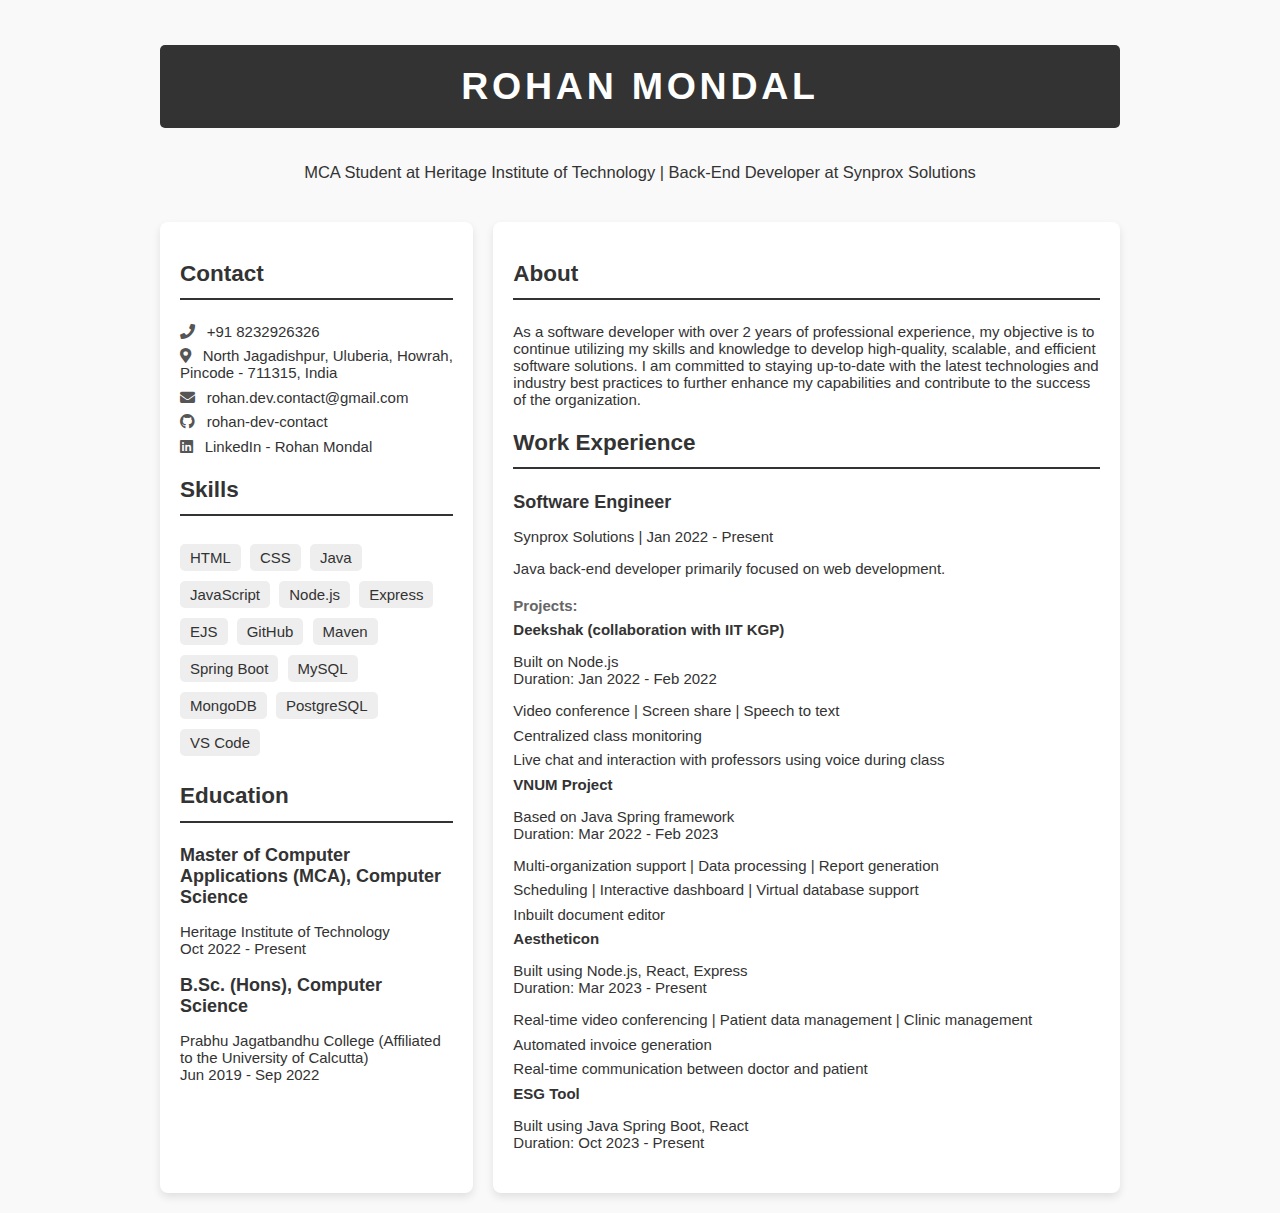
==== commit 622eb2e6: "new design" ====
--- a/index.html
+++ b/index.html
@@ -1,126 +1,176 @@
-<html>
-    <head>
-        <link href="style.css" rel="stylesheet" />
-        <link rel="stylesheet" href="https://cdnjs.cloudflare.com/ajax/libs/font-awesome/5.15.4/css/all.min.css" />
-        <title>Rohan Mondal resume</title>
-        <meta name="viewport" content="width=device-width, initial-scale=1" />
-    </head>
-
-    <body>
-        <header id="header">
-            <h1><b>ROHAN</b> MONDAL</h1>
-            <hr />
-            MCA Student at Heritage Instuite of Technology | Back-End Developer Synprox Solutions
-            <hr />
-        </header>
-        <main>
-            <article id="mainLeft">
-                <section>
-                    <h2>CONTACT</h2>
-                    <p>
-                        <i class="fa fa-phone" aria-hidden="true"></i>
-                        +91 8232926326
-                    </p>
-                    <p>
-                        <i class="fa fa-address-card" aria-hidden="true"></i>
-                        Kolkata, Pincode - 700032, India
-                    </p>
-                    <p>
-                        <i class="fa fa-envelope" aria-hidden="true"></i>
-                        <a href="mailto:rohan.dev.contact@gmail.com" target="_top">rohan.dev.contact@gmail.com</a>
-                    </p>
-                    <p>
-                        <i class="fab fa-github" aria-hidden="true"></i>
-                        <a href="https://github.com/rohan-dev-contact">rohan-dev-contact</a>
-                    </p>
-                    <p>
-                        <i class="fab fa-linkedin" aria-hidden="true"></i>
-                        <a href="https://www.linkedin.com/in/rohan-mondal-104376256/">Linkedin - Rohan Mondal</a>
-                    </p>
-                </section>
-                <section>
-                    <h2>SKILLS</h2>
-                    <p>HTML, CSS, Java, Java Script, Node Js, EJS, GitHub, Express, Maven, Spring Boot, MySql, MongoDB, PostGresSql, VS Code...</p>
-                </section>
-                <section>
-                    <h2>EDUCATION</h2>
-                    <ul>
-                        <li>
-                            <h3>
-                                <b> Master of Computer Applications - MCA, Computer Science</b> <br />
-                                Heritage Institute of Technology <br />
-                                Oct-2022 - Present
-                            </h3>
-                        </li>
-                        <li>
-                            <h3>
-                                <b> B.Sc.(Hons),Computer Science</b> <br />
-                                Prabhu Jagatbandhu College (Affiliated to the University of Calcutta) <br />
-                                Jun-2019 - Sep 2022
-                            </h3>
-                        </li>
-                    </ul>
-                </section>
-            </article>
-            <article id="mainRight">
-                <section>
-                    <h2>ABOUT</h2>
-                    <p>
-                        As a software developer with over 2 year of professional experience, my objective is to continue utilizing my skills and knowledge to develop high-quality, scalable, and
-                        efficient software solutions. I am committed to staying up-to-date with the latest technologies and industry best practices to further enhance my capabilities and contribute to
-                        the success of the organization.
-                    </p>
-                </section>
-                <section>
-                    <h2>WORK EXPERIENCE</h2>
-                    <h3><b>Software Engineer</b></h3>
-                    <p>Synprox Solutions | Jan 2022 - Present</p>
-                    <p>Java back-end developer primarily focused on web development.</p>
-                    <p>Projects:</p>
-                    <ul>
-                        <li>
-                            Deekshak (collaboration with IIT KGP) <br />
-                            Build on Node-JS <br> Duration - Jan 2022 - Feb - 2022
-                        </li>
-                        <p>Features</p>
-                        <ul>
-                            <li>Video conference | Screen share | Speech to text</li>
-                            <li>Centralized class monitoring</li>
-                            <li>Live chat and interacting with professors using voice during class</li>
-                        </ul>
-                        <p></p>
-                        <li>
-                            VNUM Project <br />
-                            Based on Java Spring framework <br> Duration - March - 2022 - Feb - 2023
-                        </li>
-                        <p>Features</p>
-                        <ul>
-                            <li>Multi organization support | Data processing | Report generation</li>
-                            <li>Scheduling | Interactive dashboard | Virtual database support</li>
-                            <li>Inbuilt document editor</li>
-                        </ul>
-                        <p></p>
-                        <li>
-                            Aestheticon <br />
-                            Build using Node-js | react | Express <br />
-                            Duration - March - 2023 - Present
-                        </li>
-                        <p>Features</p>
-                        <ul>
-                            <li>Real time video conferencing | Patient data management | clinic management</li>
-                            <li>Automated invoice generation</li>
-                            <li>Real time communication between doctor and patient</li>
-                        </ul>
-                        <p></p>
-                        <li>
-                            ESG Tool <br />
-                            Build using Java Spring Boot | react  <br />
-                            Duration - October - 2023 - Present
-                        </li>
-                        <p></p>
-                    </ul>
-                </section>
-            </article>
-        </main>
-    </body>
+<!DOCTYPE html>
+<html lang="en">
+  <head>
+    <meta charset="UTF-8" />
+    <meta name="viewport" content="width=device-width, initial-scale=1.0" />
+    <title>Rohan Mondal Resume</title>
+    <link
+      rel="stylesheet"
+      href="https://cdnjs.cloudflare.com/ajax/libs/font-awesome/5.15.4/css/all.min.css"
+    />
+    <link rel="stylesheet" href="style.css" />
+  </head>
+  <body>
+    <header id="header">
+      <div class="header-content">
+        <h1>ROHAN MONDAL</h1>
+        <p>
+          MCA Student at Heritage Institute of Technology | Back-End Developer
+          at Synprox Solutions
+        </p>
+      </div>
+    </header>
+    <main>
+      <section id="mainLeft">
+        <div class="section-content">
+          <h2>Contact</h2>
+          <ul>
+            <li><i class="fa fa-phone"></i> +91 8232926326</li>
+            <li>
+              <i class="fa fa-map-marker-alt"></i> North Jagadishpur, Uluberia, Howrah, Pincode - 711315,
+              India
+            </li>
+            <li>
+              <i class="fa fa-envelope"></i>
+              <a href="mailto:rohan.dev.contact@gmail.com"
+                >rohan.dev.contact@gmail.com</a
+              >
+            </li>
+            <li>
+              <i class="fab fa-github"></i>
+              <a href="https://github.com/rohan-dev-contact"
+                >rohan-dev-contact</a
+              >
+            </li>
+            <li>
+              <i class="fab fa-linkedin"></i>
+              <a href="https://www.linkedin.com/in/rohan-mondal-104376256/"
+                >LinkedIn - Rohan Mondal</a
+              >
+            </li>
+          </ul>
+        </div>
+        <div class="section-content">
+          <h2>Skills</h2>
+          <ul class="skills">
+            <li>HTML</li>
+            <li>CSS</li>
+            <li>Java</li>
+            <li>JavaScript</li>
+            <li>Node.js</li>
+            <li>Express</li>
+            <li>EJS</li>
+            <li>GitHub</li>
+            <li>Maven</li>
+            <li>Spring Boot</li>
+            <li>MySQL</li>
+            <li>MongoDB</li>
+            <li>PostgreSQL</li>
+            <li>VS Code</li>
+          </ul>
+        </div>
+        <div class="section-content">
+          <h2>Education</h2>
+          <ul>
+            <li>
+              <h3>Master of Computer Applications (MCA), Computer Science</h3>
+              <p>
+                Heritage Institute of Technology <br />
+                Oct 2022 - Present
+              </p>
+            </li>
+            <li>
+              <h3>B.Sc. (Hons), Computer Science</h3>
+              <p>
+                Prabhu Jagatbandhu College (Affiliated to the University of
+                Calcutta) <br />
+                Jun 2019 - Sep 2022
+              </p>
+            </li>
+          </ul>
+        </div>
+      </section>
+      <section id="mainRight">
+        <div class="section-content">
+          <h2>About</h2>
+          <p>
+            As a software developer with over 2 years of professional
+            experience, my objective is to continue utilizing my skills and
+            knowledge to develop high-quality, scalable, and efficient software
+            solutions. I am committed to staying up-to-date with the latest
+            technologies and industry best practices to further enhance my
+            capabilities and contribute to the success of the organization.
+          </p>
+        </div>
+        <div class="section-content">
+          <h2>Work Experience</h2>
+          <div class="job">
+            <h3>Software Engineer</h3>
+            <p>Synprox Solutions | Jan 2022 - Present</p>
+            <p>Java back-end developer primarily focused on web development.</p>
+            <div class="projects">
+              <h4>Projects:</h4>
+              <ul>
+                <li>
+                  <strong>Deekshak (collaboration with IIT KGP)</strong>
+                  <p>
+                    Built on Node.js <br />
+                    Duration: Jan 2022 - Feb 2022
+                  </p>
+                  <ul>
+                    <li>Video conference | Screen share | Speech to text</li>
+                    <li>Centralized class monitoring</li>
+                    <li>
+                      Live chat and interaction with professors using voice
+                      during class
+                    </li>
+                  </ul>
+                </li>
+                <li>
+                  <strong>VNUM Project</strong>
+                  <p>
+                    Based on Java Spring framework <br />
+                    Duration: Mar 2022 - Feb 2023
+                  </p>
+                  <ul>
+                    <li>
+                      Multi-organization support | Data processing | Report
+                      generation
+                    </li>
+                    <li>
+                      Scheduling | Interactive dashboard | Virtual database
+                      support
+                    </li>
+                    <li>Inbuilt document editor</li>
+                  </ul>
+                </li>
+                <li>
+                  <strong>Aestheticon</strong>
+                  <p>
+                    Built using Node.js, React, Express <br />
+                    Duration: Mar 2023 - Present
+                  </p>
+                  <ul>
+                    <li>
+                      Real-time video conferencing | Patient data management |
+                      Clinic management
+                    </li>
+                    <li>Automated invoice generation</li>
+                    <li>Real-time communication between doctor and patient</li>
+                  </ul>
+                </li>
+                <li>
+                  <strong>ESG Tool</strong>
+                  <p>
+                    Built using Java Spring Boot, React <br />
+                    Duration: Oct 2023 - Present
+                  </p>
+                </li>
+              </ul>
+            </div>
+          </div>
+        </div>
+      </section>
+    </main>
+  </body>
 </html>
--- a/style.css
+++ b/style.css
@@ -3,79 +3,112 @@
     font-size: 15px;
     max-width: 960px;
     margin: auto;
+    padding: 20px;
+    background-color: #f9f9f9;
+    color: #333;
 }
 
 h1 {
-    font-size: 3em;
-    letter-spacing: .6em;
+    font-size: 2.5em;
+    letter-spacing: 0.1em;
     padding-top: 1em;
-    padding-bottom: 1em;
+    padding-bottom: 0.5em;
+    text-align: center;
+    background-color: #333;
+    color: #fff;
+    padding: 20px;
+    border-radius: 5px;
 }
 
-h2 {
-    font-size: 1.5em;
-    padding-bottom: 1em;
-}
-
-h3 {
-    font-size: 1em;
-    padding-bottom: 1em;
+header p {
+    text-align: center;
+    font-size: 1.1em;
+    margin: 0;
+    padding: 10px 0;
 }
 
 main {
     display: grid;
-    grid-template-columns: 40% 60%;
-    margin-top: 3em;
-}
-header {
-    text-align: center;
-    margin: auto 2em;
+    grid-template-columns: 1fr 2fr;
+    gap: 20px;
+    margin-top: 2em;
 }
 
 section {
-    margin: auto 1em 4em 2em;
+    background: #fff;
+    border-radius: 8px;
+    padding: 20px;
+    box-shadow: 0 4px 8px rgba(0, 0, 0, 0.1);
+}
+
+section h2 {
+    font-size: 1.5em;
+    border-bottom: 2px solid #333;
+    padding-bottom: 0.5em;
+    margin-bottom: 1em;
+}
+
+h3 {
+    font-size: 1.2em;
+    color: #333;
+    margin-bottom: 0.5em;
+}
+
+h4 {
+    font-size: 1em;
+    color: #666;
+    margin-bottom: 0.5em;
+}
+
+ul {
+    list-style: none;
+    padding: 0;
+}
+
+ul li {
+    margin: 0.5em 0;
+}
+
+.skills li {
+    display: inline-block;
+    background-color: #eee;
+    padding: 5px 10px;
+    border-radius: 5px;
+    margin: 5px 5px 5px 0;
+}
+
+a {
+    color: #333;
+    text-decoration: none;
+}
+
+a:hover {
+    color: #000;
 }
 
 i {
-    margin-right: .5em;
+    margin-right: 0.5em;
+    color: #555;
 }
 
-p {
-    margin: .2em auto
+.section-content {
+    margin-bottom: 1.5em;
 }
 
-hr {
-    border: none;
-    background-color: lightgray;
-    height: 1px;
+.projects ul {
+    margin-top: 0.5em;
 }
 
-h1, h2, h3 {
-    font-weight: 100;
-    margin-bottom: 0;
-}
-#mainLeft {
-    border-right: 1px solid lightgray;
-}
-
-a:link{
-    color: black;
-    text-decoration: none;
-}
-a:visited{
-    color: black;
-    text-decoration: none;
-}
-a:hover{
-    color: rgb(66, 65, 65);
-}
 @media screen and (max-width: 600px) {
     main {
         display: block;
-        grid-template-columns: 100%;
-        margin-top: 3em;
     }
-    #mainLeft {
-        border-right: none;
+
+    header h1 {
+        font-size: 2em;
     }
-  }+
+    section {
+        margin-bottom: 20px;
+    }
+}
